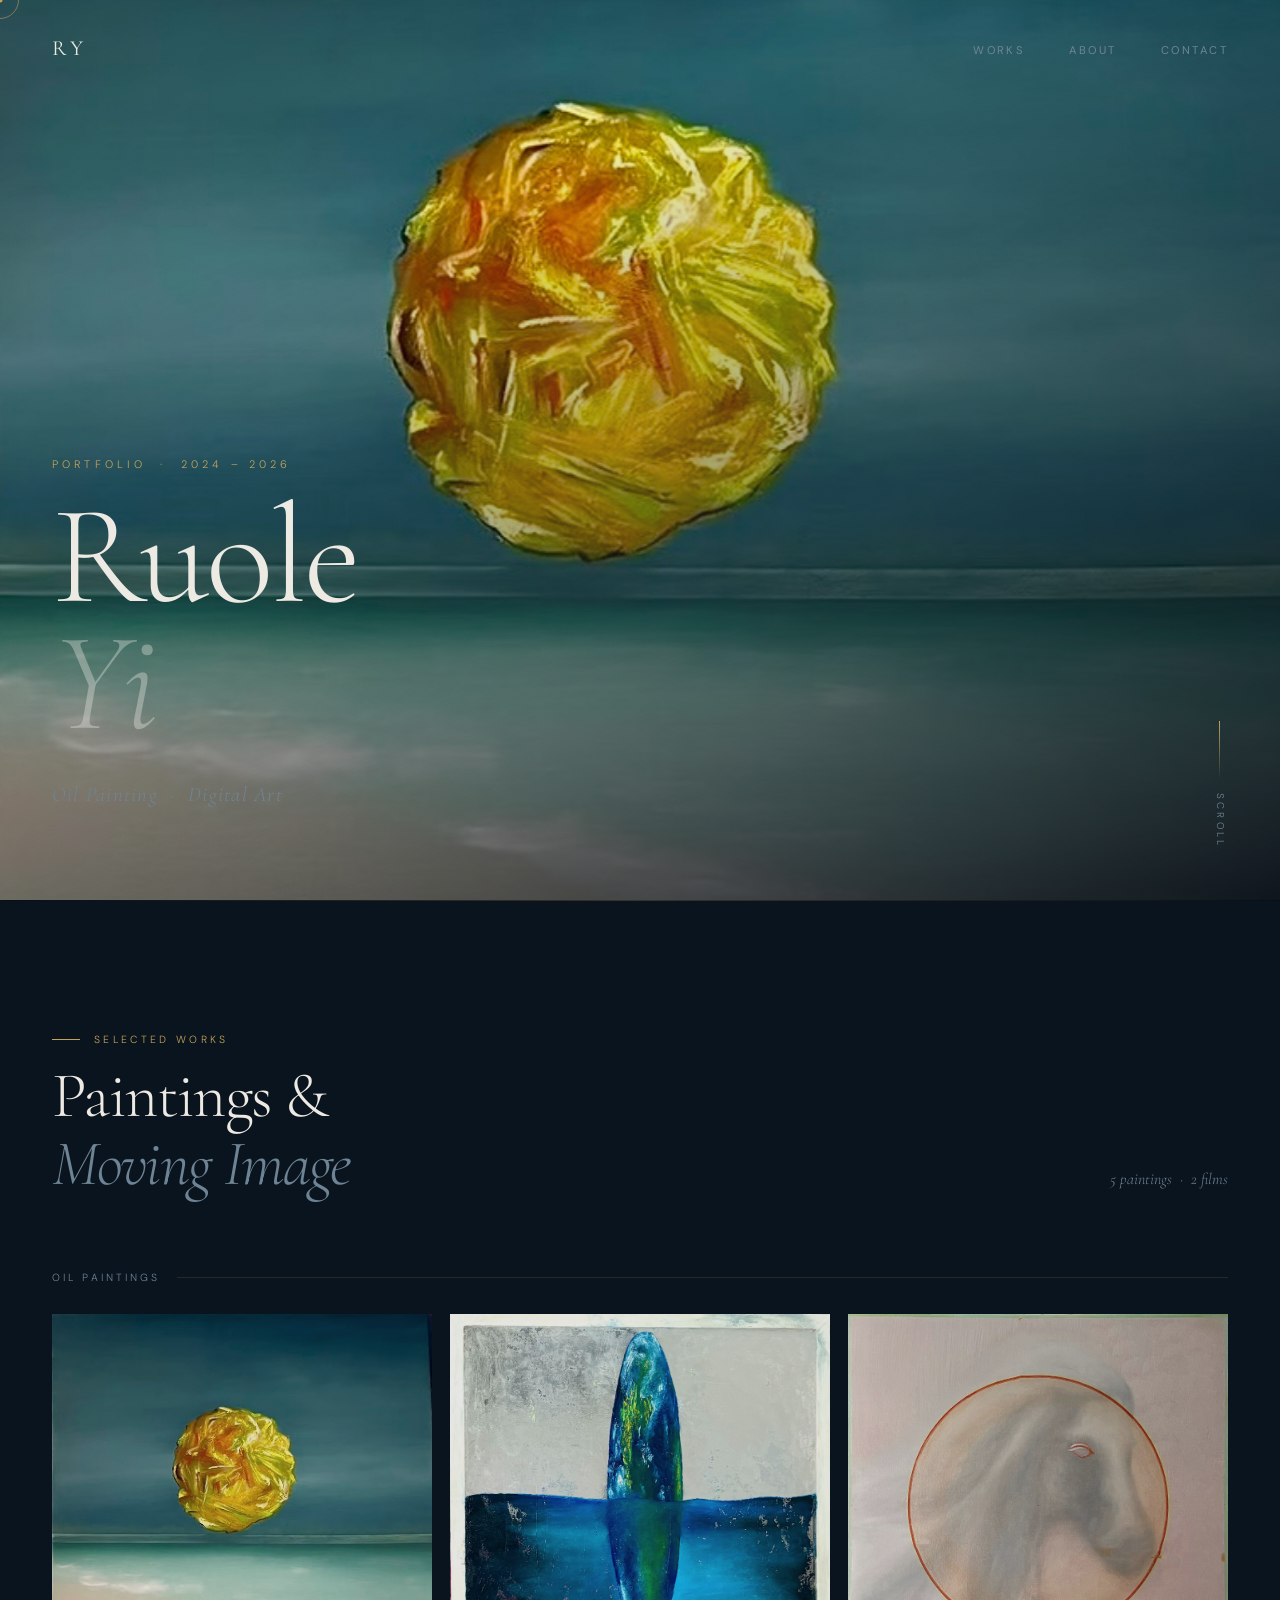
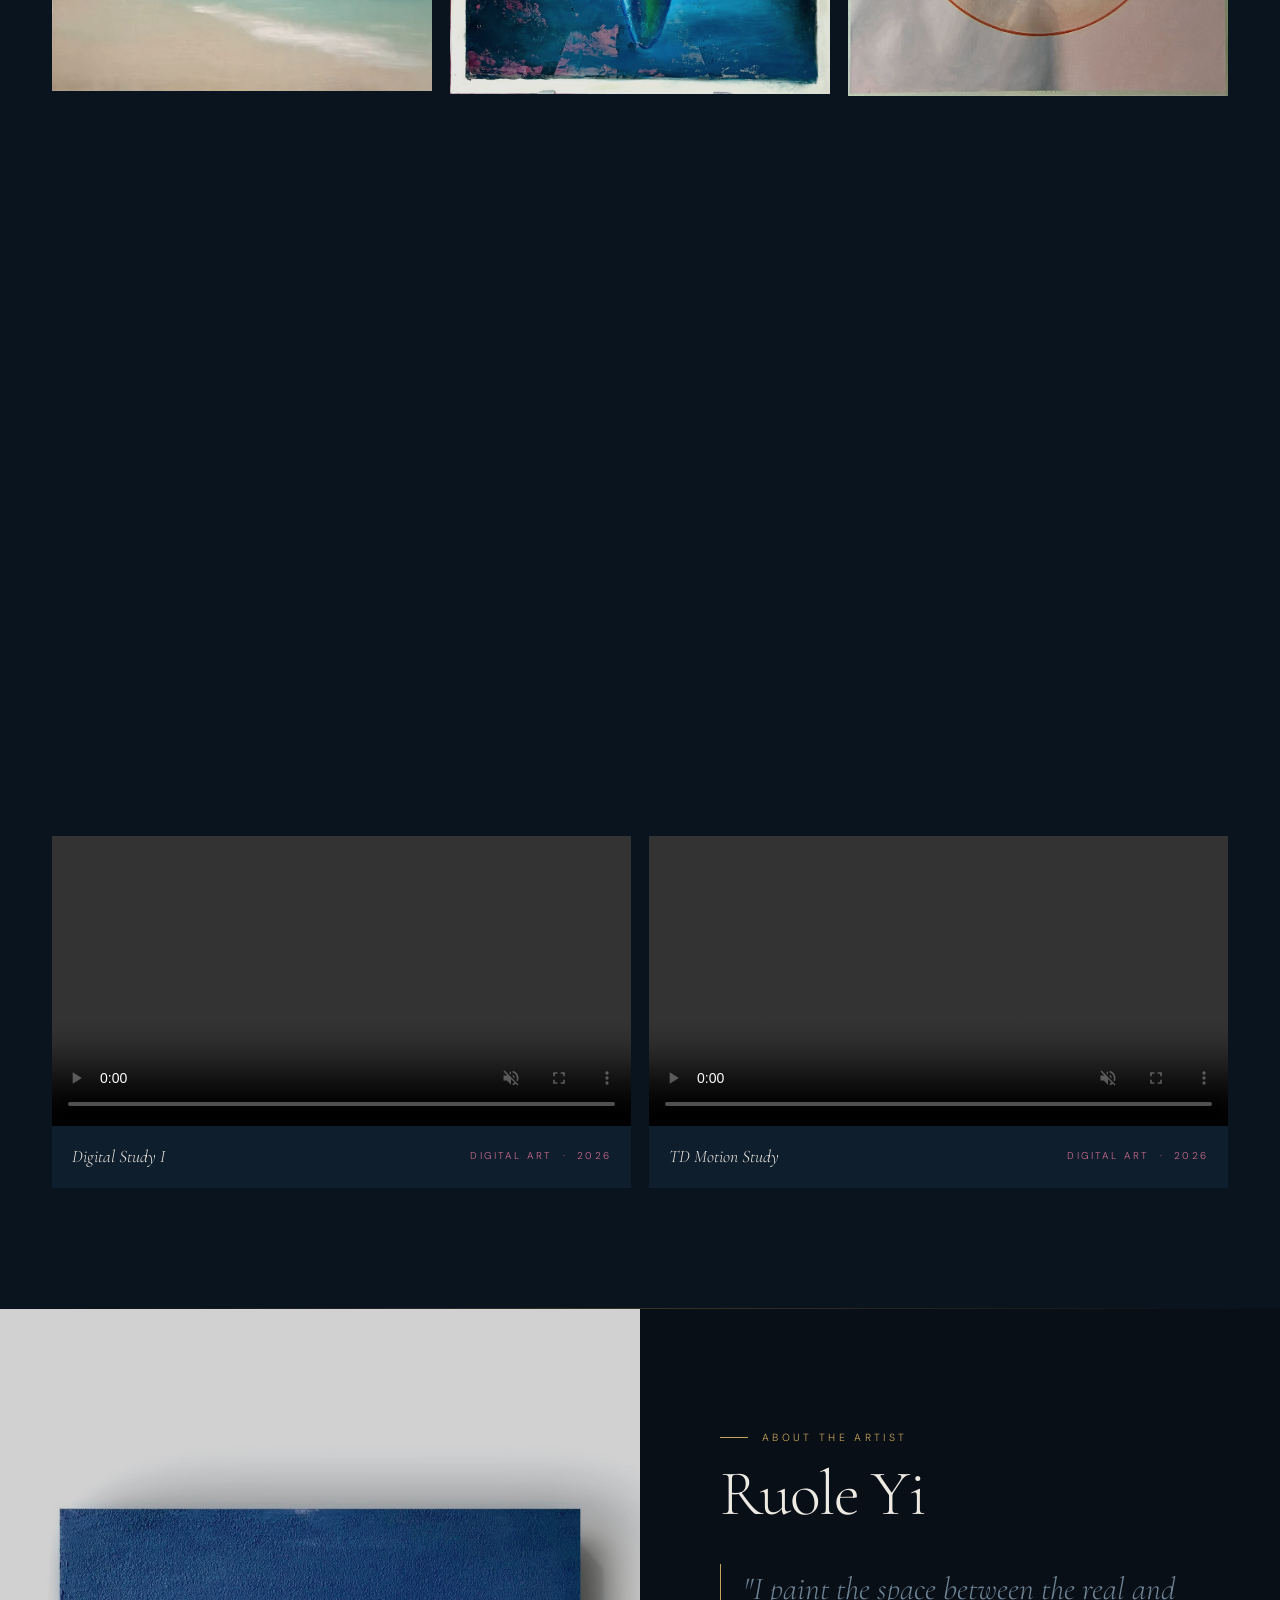
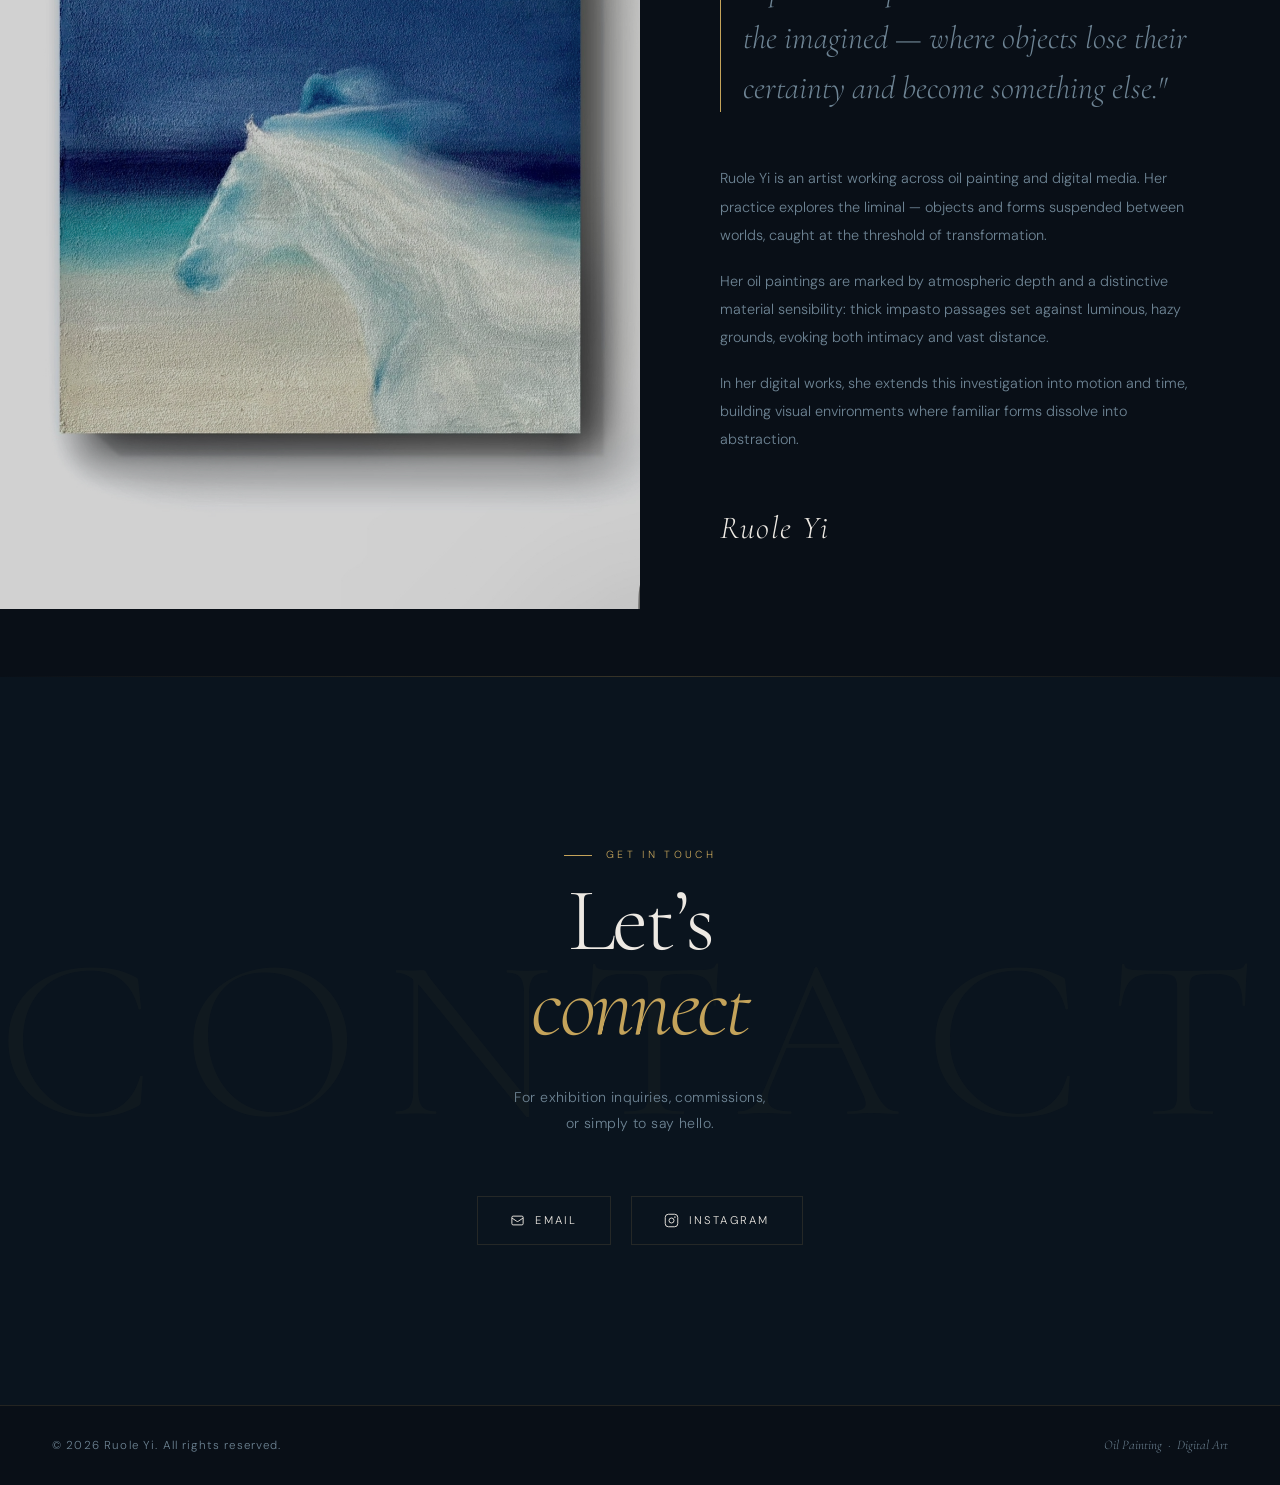
==== index.html @ ef59edc9 "Launch Ruole Yi portfolio website Single-page art portfolio with Hero, Gallery, About, and Contact s" ====
<!DOCTYPE html>
<html lang="en">
<head>
  <meta charset="UTF-8">
  <meta name="viewport" content="width=device-width, initial-scale=1.0">
  <title>Ruole Yi — Artist</title>
  <meta name="description" content="Ruole Yi — Oil Painting & Digital Art. A portfolio of works exploring the liminal space between the real and the imagined.">

  <link rel="preconnect" href="https://fonts.googleapis.com">
  <link rel="preconnect" href="https://fonts.gstatic.com" crossorigin>
  <link href="https://fonts.googleapis.com/css2?family=Cormorant+Garamond:ital,wght@0,300;0,400;0,500;1,300;1,400;1,500&family=Cormorant:ital,wght@0,300;1,300&family=DM+Sans:opsz,wght@9..40,200;9..40,300;9..40,400&display=swap" rel="stylesheet">

  <style>
    /* ─── Variables ─────────────────────────────────────────────── */
    :root {
      --bg:        #090f17;
      --bg-2:      #0a141e;
      --bg-3:      #0f1e2c;
      --gold:      #c4a35a;
      --gold-lt:   #dfc07a;
      --pink:      #c96a8f;
      --pink-lt:   #de8fad;
      --text:      #ede9e3;
      --muted:     #6e8494;
      --border:    rgba(196,163,90,.14);
      --ease-out:  cubic-bezier(.22,.61,.36,1);
      --ease-expo: cubic-bezier(.16,1,.3,1);
      --font-d:    'Cormorant Garamond', serif;
      --font-b:    'DM Sans', sans-serif;
    }

    /* ─── Reset ─────────────────────────────────────────────────── */
    *, *::before, *::after { margin:0; padding:0; box-sizing:border-box; }
    html { scroll-behavior:smooth; overflow-x:hidden; }
    body {
      background:var(--bg);
      color:var(--text);
      font-family:var(--font-b);
      font-weight:300;
      line-height:1.7;
      overflow-x:hidden;
      cursor:none;
    }
    img { display:block; width:100%; }
    a { color:inherit; }

    /* ─── Noise grain overlay ────────────────────────────────────── */
    body::after {
      content:'';
      position:fixed;
      inset:0;
      pointer-events:none;
      z-index:9990;
      opacity:.035;
      background-image:url("data:image/svg+xml,%3Csvg xmlns='http://www.w3.org/2000/svg' width='300' height='300'%3E%3Cfilter id='n'%3E%3CfeTurbulence type='fractalNoise' baseFrequency='.75' numOctaves='4' stitchTiles='stitch'/%3E%3C/filter%3E%3Crect width='300' height='300' filter='url(%23n)' opacity='1'/%3E%3C/svg%3E");
      background-size:200px 200px;
      mix-blend-mode:overlay;
    }

    /* ─── Custom cursor ──────────────────────────────────────────── */
    .c-dot {
      position:fixed; top:0; left:0; width:5px; height:5px;
      background:var(--gold); border-radius:50%;
      transform:translate(-50%,-50%);
      pointer-events:none; z-index:10000;
      transition:opacity .15s;
    }
    .c-ring {
      position:fixed; top:0; left:0; width:38px; height:38px;
      border:1px solid rgba(196,163,90,.55); border-radius:50%;
      transform:translate(-50%,-50%);
      pointer-events:none; z-index:9999;
      transition:width .4s var(--ease-expo), height .4s var(--ease-expo),
                 border-color .3s, opacity .25s;
    }
    .c-ring.big { width:76px; height:76px; border-color:rgba(201,106,143,.6); }

    /* ─── Navigation ─────────────────────────────────────────────── */
    nav {
      position:fixed; top:0; left:0; right:0; z-index:1000;
      padding:30px 52px;
      display:flex; align-items:center; justify-content:space-between;
      transition:padding .35s var(--ease-out), background .45s, backdrop-filter .45s;
    }
    nav.stuck {
      padding:18px 52px;
      background:rgba(9,15,23,.82);
      backdrop-filter:blur(22px);
      -webkit-backdrop-filter:blur(22px);
      border-bottom:1px solid var(--border);
    }
    .nav-logo {
      font-family:var(--font-d);
      font-size:1.35rem; font-weight:400; letter-spacing:.2em;
      text-decoration:none; position:relative; color:var(--text);
    }
    .nav-logo::after {
      content:''; position:absolute; bottom:-3px; left:0;
      width:0; height:1px; background:var(--gold);
      transition:width .35s var(--ease-out);
    }
    .nav-logo:hover::after { width:100%; }

    .nav-links { display:flex; gap:44px; list-style:none; }
    .nav-links a {
      font-size:.7rem; font-weight:400; letter-spacing:.22em;
      text-transform:uppercase; color:var(--muted); text-decoration:none;
      position:relative; transition:color .3s;
    }
    .nav-links a::after {
      content:''; position:absolute; bottom:-3px; left:0;
      width:0; height:1px; background:var(--gold);
      transition:width .3s var(--ease-out);
    }
    .nav-links a:hover { color:var(--text); }
    .nav-links a:hover::after { width:100%; }

    /* hamburger */
    .burger {
      display:none; flex-direction:column; gap:5px;
      background:none; border:none; cursor:none; padding:4px;
    }
    .burger span {
      display:block; width:22px; height:1px;
      background:var(--text); transform-origin:center;
      transition:transform .35s var(--ease-out), opacity .25s;
    }
    .burger.open span:nth-child(1) { transform:translateY(6px) rotate(45deg); }
    .burger.open span:nth-child(2) { opacity:0; transform:scaleX(0); }
    .burger.open span:nth-child(3) { transform:translateY(-6px) rotate(-45deg); }

    /* mobile drawer */
    .m-nav {
      position:fixed; inset:0; background:var(--bg); z-index:998;
      display:flex; flex-direction:column;
      align-items:center; justify-content:center; gap:40px;
      transform:translateX(100%);
      transition:transform .55s var(--ease-expo);
    }
    .m-nav.open { transform:translateX(0); }
    .m-nav a {
      font-family:var(--font-d);
      font-size:clamp(2.2rem,8vw,4rem);
      font-weight:300; text-decoration:none; color:var(--text);
      letter-spacing:.04em; transition:color .3s;
    }
    .m-nav a:hover { color:var(--gold); }

    /* ─── Hero ───────────────────────────────────────────────────── */
    .hero {
      position:relative; height:100vh; min-height:580px;
      display:flex; align-items:flex-end;
      overflow:hidden;
    }
    .hero-bg {
      position:absolute; inset:0;
      background:url('IMG_0362.jpg') center/cover no-repeat;
      transform:scale(1.08);
      will-change:transform;
    }
    .hero-veil {
      position:absolute; inset:0;
      background:linear-gradient(
        160deg,
        rgba(9,15,23,.18) 0%,
        rgba(9,15,23,.05) 25%,
        rgba(9,15,23,.55) 70%,
        rgba(9,15,23,.97) 100%
      );
    }
    .hero-body {
      position:relative; z-index:2;
      padding:0 52px 88px;
      max-width:1000px;
    }
    .hero-eyebrow {
      font-size:.68rem; letter-spacing:.38em; text-transform:uppercase;
      color:var(--gold); margin-bottom:20px;
      opacity:0; transform:translateY(8px);
      animation:fadeup .9s var(--ease-out) .15s forwards;
    }
    .hero-h1 {
      font-family:var(--font-d);
      font-size:clamp(4.5rem,11vw,10.5rem);
      font-weight:300; line-height:.9;
      letter-spacing:-.02em;
    }
    .hero-h1 .ln { display:block; overflow:hidden; }
    .hero-h1 .wrd {
      display:inline-block;
      opacity:0; transform:translateY(105%);
    }
    .hero-h1 .wrd.go {
      animation:slideup 1.05s var(--ease-expo) forwards;
    }
    .hero-h1 .dim { color:rgba(240,237,232,.35); font-style:italic; }
    .hero-sub {
      font-family:var(--font-d);
      font-size:clamp(1rem,2vw,1.3rem);
      font-style:italic; font-weight:300;
      color:var(--muted); margin-top:30px; letter-spacing:.06em;
      opacity:0;
      animation:fadeup .9s var(--ease-out) 1.3s forwards;
    }
    .hero-scroll {
      position:absolute; right:52px; bottom:52px; z-index:2;
      display:flex; flex-direction:column; align-items:center; gap:14px;
      opacity:0;
      animation:fadeup .9s var(--ease-out) 2s forwards;
    }
    .hero-scroll span {
      font-size:.62rem; letter-spacing:.32em; text-transform:uppercase;
      color:var(--muted); writing-mode:vertical-rl;
    }
    .scroll-bar {
      width:1px; height:58px;
      background:linear-gradient(to bottom, var(--gold), transparent);
      animation:pulse 2.2s ease-in-out infinite;
    }

    @keyframes fadeup  { to { opacity:1; transform:translateY(0); } }
    @keyframes slideup { to { opacity:1; transform:translateY(0); } }
    @keyframes pulse   { 0%,100%{opacity:1} 50%{opacity:.3} }

    /* ─── Divider ────────────────────────────────────────────────── */
    .div-gold {
      height:1px;
      background:linear-gradient(90deg, transparent, var(--gold), transparent);
      opacity:.25;
    }

    /* ─── Shared section atoms ───────────────────────────────────── */
    .s-label {
      display:inline-flex; align-items:center; gap:14px;
      font-size:.65rem; letter-spacing:.32em; text-transform:uppercase;
      color:var(--gold); margin-bottom:14px;
    }
    .s-label::before {
      content:''; display:block; width:28px; height:1px; background:var(--gold);
    }
    .s-title {
      font-family:var(--font-d);
      font-size:clamp(2.4rem,5vw,4.8rem);
      font-weight:300; line-height:1.05; letter-spacing:-.025em;
    }

    /* reveal */
    .rv {
      opacity:0; transform:translateY(36px);
      transition:opacity .95s var(--ease-expo), transform .95s var(--ease-expo);
    }
    .rv.on { opacity:1; transform:translateY(0); }
    .rv.d1 { transition-delay:.08s; }
    .rv.d2 { transition-delay:.16s; }
    .rv.d3 { transition-delay:.24s; }
    .rv.d4 { transition-delay:.32s; }
    .rv.d5 { transition-delay:.40s; }

    /* ─── Gallery ────────────────────────────────────────────────── */
    #gallery {
      padding:120px 52px;
      background:var(--bg-2);
    }
    .gal-header {
      display:flex; align-items:flex-end;
      justify-content:space-between; flex-wrap:wrap;
      gap:20px; margin-bottom:72px;
    }
    .gal-count {
      font-family:var(--font-d);
      font-size:1rem; font-style:italic; color:var(--muted);
      align-self:flex-end; padding-bottom:4px;
    }
    .gal-cat {
      display:flex; align-items:center; gap:16px;
      font-size:.65rem; letter-spacing:.3em; text-transform:uppercase;
      color:var(--muted); margin:60px 0 28px;
    }
    .gal-cat::after {
      content:''; flex:1; height:1px; background:var(--border);
    }

    /* masonry */
    .gal-grid {
      columns:3; column-gap:18px;
    }
    .gal-item {
      break-inside:avoid; margin-bottom:18px;
      position:relative; overflow:hidden;
      cursor:none;
    }
    .gal-item img {
      transition:transform .8s var(--ease-expo), filter .5s;
      filter:brightness(.9) saturate(.85);
    }
    .gal-item:hover img {
      transform:scale(1.05);
      filter:brightness(1.02) saturate(1);
    }
    .gal-over {
      position:absolute; inset:0;
      background:linear-gradient(to top, rgba(9,15,23,.88) 0%, transparent 55%);
      opacity:0; transition:opacity .5s;
      display:flex; flex-direction:column;
      justify-content:flex-end; padding:22px 24px;
    }
    .gal-item:hover .gal-over { opacity:1; }
    .gal-otitle {
      font-family:var(--font-d);
      font-size:1.35rem; font-weight:300; font-style:italic;
      color:var(--text);
      transform:translateY(10px);
      transition:transform .45s var(--ease-expo);
    }
    .gal-item:hover .gal-otitle { transform:translateY(0); }
    .gal-ometa {
      font-size:.65rem; letter-spacing:.2em; text-transform:uppercase;
      color:var(--gold); margin-top:5px;
      transform:translateY(8px); opacity:0;
      transition:transform .45s var(--ease-expo) .05s, opacity .4s .05s;
    }
    .gal-item:hover .gal-ometa { transform:translateY(0); opacity:1; }

    /* video */
    .vid-grid {
      display:grid; grid-template-columns:1fr 1fr; gap:18px;
    }
    .vid-item {
      background:var(--bg-3); overflow:hidden; cursor:none;
    }
    .vid-item video {
      width:100%; max-height:500px;
      object-fit:cover; display:block;
    }
    .vid-foot {
      padding:16px 20px;
      display:flex; align-items:center; justify-content:space-between;
    }
    .vid-title {
      font-family:var(--font-d);
      font-size:1.1rem; font-style:italic; font-weight:300;
    }
    .vid-tag {
      font-size:.62rem; letter-spacing:.22em;
      text-transform:uppercase; color:var(--pink);
    }

    /* ─── About ──────────────────────────────────────────────────── */
    #about {
      display:grid; grid-template-columns:1fr 1fr;
      min-height:85vh;
    }
    .ab-img {
      position:sticky; top:0; height:100vh; overflow:hidden;
    }
    .ab-img img {
      width:100%; height:100%; object-fit:cover;
      filter:brightness(.82) saturate(.78);
      transition:filter .5s;
    }
    .ab-img:hover img { filter:brightness(.95) saturate(1); }
    .ab-txt {
      padding:120px 72px 120px 80px;
      background:var(--bg);
      display:flex; flex-direction:column; justify-content:center;
    }
    .ab-quote {
      font-family:var(--font-d);
      font-size:clamp(1.35rem,2.5vw,2rem);
      font-weight:300; font-style:italic;
      line-height:1.55; color:var(--muted);
      margin:36px 0;
      padding-left:22px;
      border-left:1px solid var(--gold);
    }
    .ab-body {
      font-size:.9rem; color:var(--muted);
      line-height:1.95; margin-top:16px;
    }
    .ab-body p + p { margin-top:18px; }
    .ab-sig {
      font-family:var(--font-d);
      font-size:2rem; font-style:italic; font-weight:300;
      margin-top:48px; letter-spacing:.05em;
    }

    /* ─── Contact ────────────────────────────────────────────────── */
    #contact {
      padding:160px 52px;
      background:var(--bg-2);
      text-align:center;
      position:relative; overflow:hidden;
    }
    #contact::before {
      content:'CONTACT';
      position:absolute; top:50%; left:50%;
      transform:translate(-50%,-50%);
      font-family:var(--font-d);
      font-size:clamp(7rem,18vw,18rem);
      font-weight:300; letter-spacing:.12em;
      color:rgba(196,163,90,.035);
      white-space:nowrap; user-select:none; pointer-events:none;
    }
    .ct-inner { position:relative; z-index:1; max-width:540px; margin:0 auto; }
    .ct-title {
      font-family:var(--font-d);
      font-size:clamp(3rem,7vw,6rem);
      font-weight:300; line-height:.95;
      letter-spacing:-.03em; margin-bottom:36px;
    }
    .ct-title em { font-style:italic; color:var(--gold); }
    .ct-sub {
      font-size:.88rem; color:var(--muted); line-height:1.85;
      letter-spacing:.03em; margin-bottom:60px;
    }
    .ct-links {
      display:flex; align-items:center;
      justify-content:center; gap:20px; flex-wrap:wrap;
    }
    .ct-btn {
      display:inline-flex; align-items:center; gap:10px;
      padding:14px 32px;
      border:1px solid var(--border); color:var(--text);
      text-decoration:none;
      font-size:.7rem; letter-spacing:.2em; text-transform:uppercase;
      position:relative; overflow:hidden;
      transition:color .4s, border-color .4s;
    }
    .ct-btn::before {
      content:''; position:absolute; inset:0;
      background:var(--gold);
      transform:translateX(-102%);
      transition:transform .45s var(--ease-expo);
      z-index:0;
    }
    .ct-btn:hover { color:var(--bg); border-color:var(--gold); }
    .ct-btn:hover::before { transform:translateX(0); }
    .ct-btn span, .ct-btn svg { position:relative; z-index:1; }
    .ct-btn svg { width:15px; height:15px; flex-shrink:0; }

    /* ─── Footer ─────────────────────────────────────────────────── */
    footer {
      padding:28px 52px;
      border-top:1px solid var(--border);
      background:var(--bg);
      display:flex; align-items:center;
      justify-content:space-between; flex-wrap:wrap; gap:12px;
    }
    .ft-copy { font-size:.72rem; color:var(--muted); letter-spacing:.1em; }
    .ft-tag {
      font-family:var(--font-d);
      font-size:.82rem; font-style:italic; color:var(--muted);
    }

    /* ─── Lightbox ───────────────────────────────────────────────── */
    .lb {
      position:fixed; inset:0;
      background:rgba(9,15,23,.96);
      z-index:10001; display:flex;
      align-items:center; justify-content:center;
      padding:52px;
      opacity:0; pointer-events:none;
      transition:opacity .4s var(--ease-out);
    }
    .lb.on { opacity:1; pointer-events:all; }
    .lb-img {
      max-width:100%; max-height:100%;
      object-fit:contain;
      transform:scale(.94);
      transition:transform .5s var(--ease-expo);
    }
    .lb.on .lb-img { transform:scale(1); }
    .lb-close {
      position:absolute; top:28px; right:48px;
      background:none; border:none; cursor:none;
      color:var(--text); font-size:.68rem;
      letter-spacing:.2em; text-transform:uppercase;
      display:flex; align-items:center; gap:10px;
      transition:color .3s;
    }
    .lb-close:hover { color:var(--gold); }
    .lb-close svg { width:18px; height:18px; }
    .lb-caption {
      position:absolute; bottom:28px; left:48px;
      font-family:var(--font-d);
      font-size:1.1rem; font-style:italic;
      color:var(--muted);
    }

    /* ─── Responsive ─────────────────────────────────────────────── */
    @media (max-width:1100px) {
      .gal-grid { columns:2; }
      .vid-grid  { grid-template-columns:1fr; }
      #about { grid-template-columns:1fr; }
      .ab-img { position:relative; height:60vw; }
      .ab-txt { padding:80px 52px; }
    }
    @media (max-width:768px) {
      nav { padding:20px 24px; }
      nav.stuck { padding:14px 24px; }
      .nav-links { display:none; }
      .burger { display:flex; }

      .hero-body { padding:0 24px 60px; }
      .hero-scroll { display:none; }

      #gallery { padding:80px 24px; }
      .gal-grid { columns:1; }
      .gal-header { flex-direction:column; align-items:flex-start; }

      .ab-img { height:75vw; }
      .ab-txt { padding:60px 24px; }

      #contact { padding:100px 24px; }
      .ct-links { flex-direction:column; align-items:stretch; }
      .ct-btn { justify-content:center; }

      footer { padding:24px; flex-direction:column; text-align:center; }

      body { cursor:auto; }
      .c-dot, .c-ring { display:none; }
    }
  </style>
</head>
<body>

<!-- Custom cursor -->
<div class="c-dot" id="cdot"></div>
<div class="c-ring" id="cring"></div>

<!-- Lightbox -->
<div class="lb" id="lb">
  <button class="lb-close" id="lbClose">
    <svg viewBox="0 0 20 20" fill="none" stroke="currentColor" stroke-width="1.5">
      <line x1="2" y1="2" x2="18" y2="18"/><line x1="18" y1="2" x2="2" y2="18"/>
    </svg>
    Close
  </button>
  <img class="lb-img" id="lbImg" src="" alt="">
  <div class="lb-caption" id="lbCap"></div>
</div>

<!-- Navigation -->
<nav id="nav">
  <a href="#" class="nav-logo">RY</a>
  <ul class="nav-links">
    <li><a href="#gallery">Works</a></li>
    <li><a href="#about">About</a></li>
    <li><a href="#contact">Contact</a></li>
  </ul>
  <button class="burger" id="burger" aria-label="Menu">
    <span></span><span></span><span></span>
  </button>
</nav>

<!-- Mobile navigation -->
<div class="m-nav" id="mnav">
  <a href="#gallery" data-close>Works</a>
  <a href="#about"   data-close>About</a>
  <a href="#contact" data-close>Contact</a>
</div>

<!-- ─── Hero ─────────────────────────────────────────────────────── -->
<section class="hero" id="hero">
  <div class="hero-bg" id="heroBg"></div>
  <div class="hero-veil"></div>
  <div class="hero-body">
    <p class="hero-eyebrow">Portfolio &nbsp;·&nbsp; 2024 – 2026</p>
    <h1 class="hero-h1">
      <span class="ln"><span class="wrd" data-d="350">Ruole</span></span>
      <span class="ln"><span class="wrd dim" data-d="600">Yi</span></span>
    </h1>
    <p class="hero-sub">Oil Painting &nbsp;&middot;&nbsp; Digital Art</p>
  </div>
  <div class="hero-scroll">
    <div class="scroll-bar"></div>
    <span>Scroll</span>
  </div>
</section>

<div class="div-gold"></div>

<!-- ─── Gallery ───────────────────────────────────────────────────── -->
<section id="gallery">

  <div class="gal-header">
    <div>
      <div class="s-label rv">Selected Works</div>
      <h2 class="s-title rv d1">Paintings &amp;<br><em style="font-style:italic;color:var(--muted)">Moving Image</em></h2>
    </div>
    <div class="gal-count rv d2">5 paintings &nbsp;·&nbsp; 2 films</div>
  </div>

  <div class="gal-cat rv">Oil Paintings</div>

  <div class="gal-grid">

    <div class="gal-item rv"
         data-img="IMG_0362.jpg"
         data-title="Golden Sphere"
         data-year="Oil on Canvas · 2024">
      <img src="IMG_0362.jpg" alt="Golden Sphere" loading="lazy">
      <div class="gal-over">
        <div class="gal-otitle">Golden Sphere</div>
        <div class="gal-ometa">Oil on Canvas &nbsp;·&nbsp; 2024</div>
      </div>
    </div>

    <div class="gal-item rv d1"
         data-img="IMG_0364.jpg"
         data-title="Pink Current"
         data-year="Oil on Canvas · 2025">
      <img src="IMG_0364.jpg" alt="Pink Current" loading="lazy">
      <div class="gal-over">
        <div class="gal-otitle">Pink Current</div>
        <div class="gal-ometa">Oil on Canvas &nbsp;·&nbsp; 2025</div>
      </div>
    </div>

    <div class="gal-item rv d2"
         data-img="IMG_9837.jpg"
         data-title="Teal Form"
         data-year="Oil on Canvas · 2025">
      <img src="IMG_9837.jpg" alt="Teal Form" loading="lazy">
      <div class="gal-over">
        <div class="gal-otitle">Teal Form</div>
        <div class="gal-ometa">Oil on Canvas &nbsp;·&nbsp; 2025</div>
      </div>
    </div>

    <div class="gal-item rv d1"
         data-img="IMG_0366.jpg"
         data-title="White Horse"
         data-year="Oil on Canvas · 2025">
      <img src="IMG_0366.jpg" alt="White Horse" loading="lazy">
      <div class="gal-over">
        <div class="gal-otitle">White Horse</div>
        <div class="gal-ometa">Oil on Canvas &nbsp;·&nbsp; 2025</div>
      </div>
    </div>

    <div class="gal-item rv d2"
         data-img="IMG_7883.jpg"
         data-title="The Witness"
         data-year="Oil on Canvas · 2024">
      <img src="IMG_7883.jpg" alt="The Witness" loading="lazy">
      <div class="gal-over">
        <div class="gal-otitle">The Witness</div>
        <div class="gal-ometa">Oil on Canvas &nbsp;·&nbsp; 2024</div>
      </div>
    </div>

  </div><!-- /gal-grid -->

  <div class="gal-cat rv" style="margin-top:72px;">Moving Image</div>

  <div class="vid-grid">
    <div class="vid-item rv">
      <video src="Screen Recording 2026-05-16 at 00.40.21.mov"
             muted autoplay loop playsinline controls preload="metadata"></video>
      <div class="vid-foot">
        <div class="vid-title">Digital Study I</div>
        <div class="vid-tag">Digital Art &nbsp;·&nbsp; 2026</div>
      </div>
    </div>
    <div class="vid-item rv d1">
      <video src="TDMovieOutyinpin.8.mov"
             muted loop playsinline controls preload="metadata"></video>
      <div class="vid-foot">
        <div class="vid-title">TD Motion Study</div>
        <div class="vid-tag">Digital Art &nbsp;·&nbsp; 2026</div>
      </div>
    </div>
  </div>

</section>

<div class="div-gold"></div>

<!-- ─── About ─────────────────────────────────────────────────────── -->
<section id="about">

  <div class="ab-img">
    <img src="IMG_0366.jpg" alt="White Horse — Ruole Yi">
  </div>

  <div class="ab-txt">
    <div class="s-label rv">About the Artist</div>
    <h2 class="s-title rv d1">Ruole Yi</h2>

    <blockquote class="ab-quote rv d2">
      "I paint the space between the real and the imagined — where objects lose their certainty and become something else."
    </blockquote>

    <div class="ab-body rv d3">
      <p>Ruole Yi is an artist working across oil painting and digital media. Her practice explores the liminal — objects and forms suspended between worlds, caught at the threshold of transformation.</p>
      <p>Her oil paintings are marked by atmospheric depth and a distinctive material sensibility: thick impasto passages set against luminous, hazy grounds, evoking both intimacy and vast distance.</p>
      <p>In her digital works, she extends this investigation into motion and time, building visual environments where familiar forms dissolve into abstraction.</p>
    </div>

    <div class="ab-sig rv d4">Ruole Yi</div>
  </div>

</section>

<div class="div-gold"></div>

<!-- ─── Contact ───────────────────────────────────────────────────── -->
<section id="contact">
  <div class="ct-inner">
    <div class="s-label rv" style="justify-content:center;">Get in Touch</div>
    <h2 class="ct-title rv d1">Let&rsquo;s<br><em>connect</em></h2>
    <p class="ct-sub rv d2">
      For exhibition inquiries, commissions,<br>or simply to say hello.
    </p>
    <div class="ct-links rv d3">
      <a href="mailto:yiruole@outlook.com" class="ct-btn">
        <svg viewBox="0 0 24 24" fill="none" stroke="currentColor" stroke-width="1.5">
          <path d="M3 8l7.89 5.26a2 2 0 002.22 0L21 8M5 19h14a2 2 0 002-2V7a2 2 0 00-2-2H5a2 2 0 00-2 2v10a2 2 0 002 2z"/>
        </svg>
        <span>Email</span>
      </a>
      <a href="https://instagram.com/" target="_blank" rel="noopener" class="ct-btn">
        <svg viewBox="0 0 24 24" fill="none" stroke="currentColor" stroke-width="1.5">
          <rect x="2" y="2" width="20" height="20" rx="5"/>
          <circle cx="12" cy="12" r="4"/>
          <circle cx="17.5" cy="6.5" r=".5" fill="currentColor"/>
        </svg>
        <span>Instagram</span>
      </a>
    </div>
  </div>
</section>

<!-- ─── Footer ────────────────────────────────────────────────────── -->
<footer>
  <span class="ft-copy">&copy; 2026 Ruole Yi. All rights reserved.</span>
  <span class="ft-tag">Oil Painting &nbsp;&middot;&nbsp; Digital Art</span>
</footer>


<script>
/* ── Cursor ─────────────────────────────────────────────────────── */
const dot  = document.getElementById('cdot');
const ring = document.getElementById('cring');
let mx=0, my=0, rx=0, ry=0;

document.addEventListener('mousemove', e => {
  mx = e.clientX; my = e.clientY;
  dot.style.left = mx+'px'; dot.style.top = my+'px';
});

(function tick(){
  rx += (mx-rx)*.11;
  ry += (my-ry)*.11;
  ring.style.left = rx+'px';
  ring.style.top  = ry+'px';
  requestAnimationFrame(tick);
})();

document.querySelectorAll('a,button,.gal-item,.vid-item,.ct-btn').forEach(el=>{
  el.addEventListener('mouseenter',()=>ring.classList.add('big'));
  el.addEventListener('mouseleave',()=>ring.classList.remove('big'));
});

/* ── Navbar ─────────────────────────────────────────────────────── */
const nav = document.getElementById('nav');
window.addEventListener('scroll',()=>{
  nav.classList.toggle('stuck', window.scrollY > 55);
},{passive:true});

/* ── Hero parallax ──────────────────────────────────────────────── */
const bg = document.getElementById('heroBg');
window.addEventListener('scroll',()=>{
  if(window.scrollY < window.innerHeight)
    bg.style.transform = `scale(1.08) translateY(${window.scrollY*.22}px)`;
},{passive:true});

/* ── Hero title words ───────────────────────────────────────────── */
document.querySelectorAll('.hero-h1 .wrd').forEach(w=>{
  const d = parseInt(w.dataset.d)||0;
  setTimeout(()=>w.classList.add('go'), 320+d);
});

/* ── Scroll reveal ──────────────────────────────────────────────── */
const obs = new IntersectionObserver(entries=>{
  entries.forEach(e=>{ if(e.isIntersecting) e.target.classList.add('on'); });
},{threshold:.08, rootMargin:'0px 0px -48px 0px'});
document.querySelectorAll('.rv').forEach(el=>obs.observe(el));

/* ── Hamburger ──────────────────────────────────────────────────── */
const burger = document.getElementById('burger');
const mnav   = document.getElementById('mnav');

burger.addEventListener('click',()=>{
  const open = burger.classList.toggle('open');
  mnav.classList.toggle('open', open);
  document.body.style.overflow = open ? 'hidden' : '';
});
mnav.querySelectorAll('[data-close]').forEach(a=>{
  a.addEventListener('click',()=>{
    burger.classList.remove('open');
    mnav.classList.remove('open');
    document.body.style.overflow='';
  });
});

/* ── Lightbox ───────────────────────────────────────────────────── */
const lb      = document.getElementById('lb');
const lbImg   = document.getElementById('lbImg');
const lbCap   = document.getElementById('lbCap');
const lbClose = document.getElementById('lbClose');

document.querySelectorAll('.gal-item').forEach(item=>{
  item.addEventListener('click',()=>{
    lbImg.src = item.dataset.img;
    lbCap.textContent = `${item.dataset.title} — ${item.dataset.year}`;
    lb.classList.add('on');
    document.body.style.overflow='hidden';
  });
});

function closeLb(){
  lb.classList.remove('on');
  document.body.style.overflow='';
  setTimeout(()=>{ lbImg.src=''; },420);
}
lbClose.addEventListener('click', closeLb);
lb.addEventListener('click', e=>{ if(e.target===lb) closeLb(); });
document.addEventListener('keydown', e=>{ if(e.key==='Escape') closeLb(); });
</script>
</body>
</html>
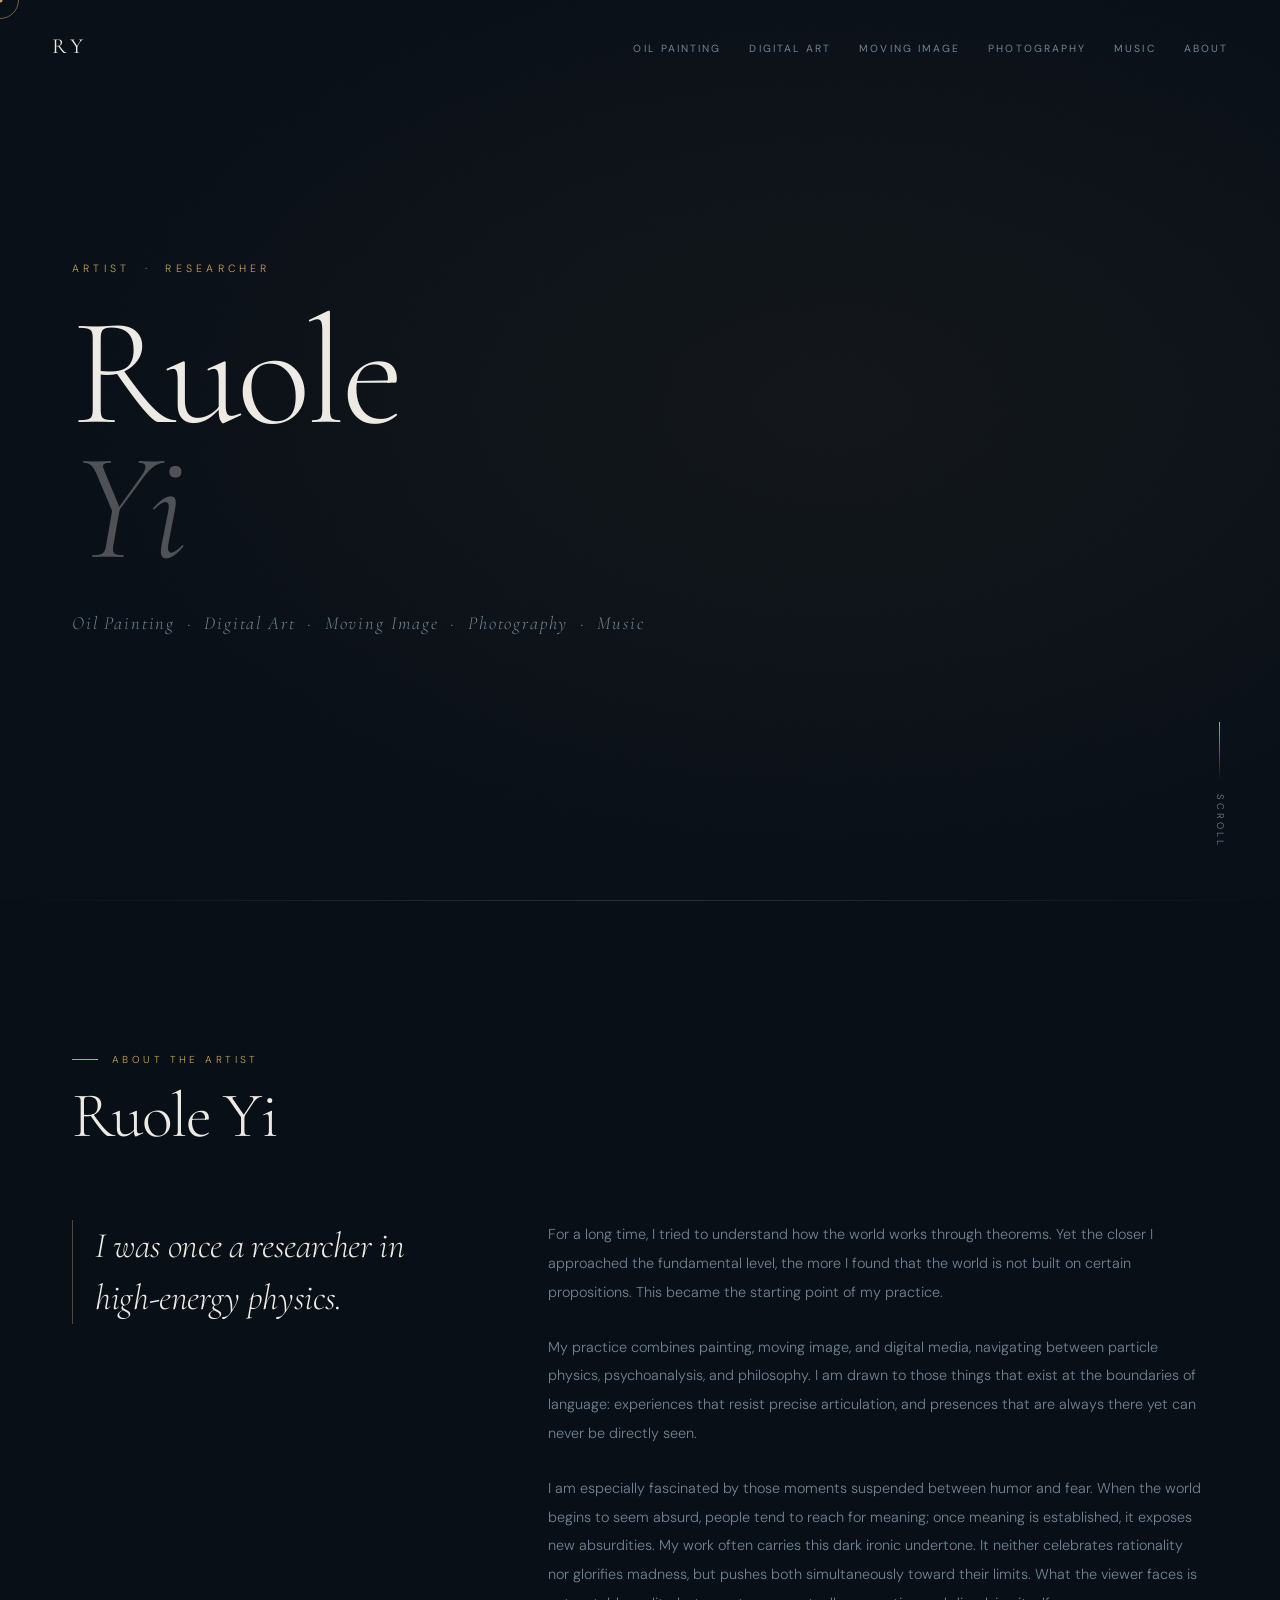
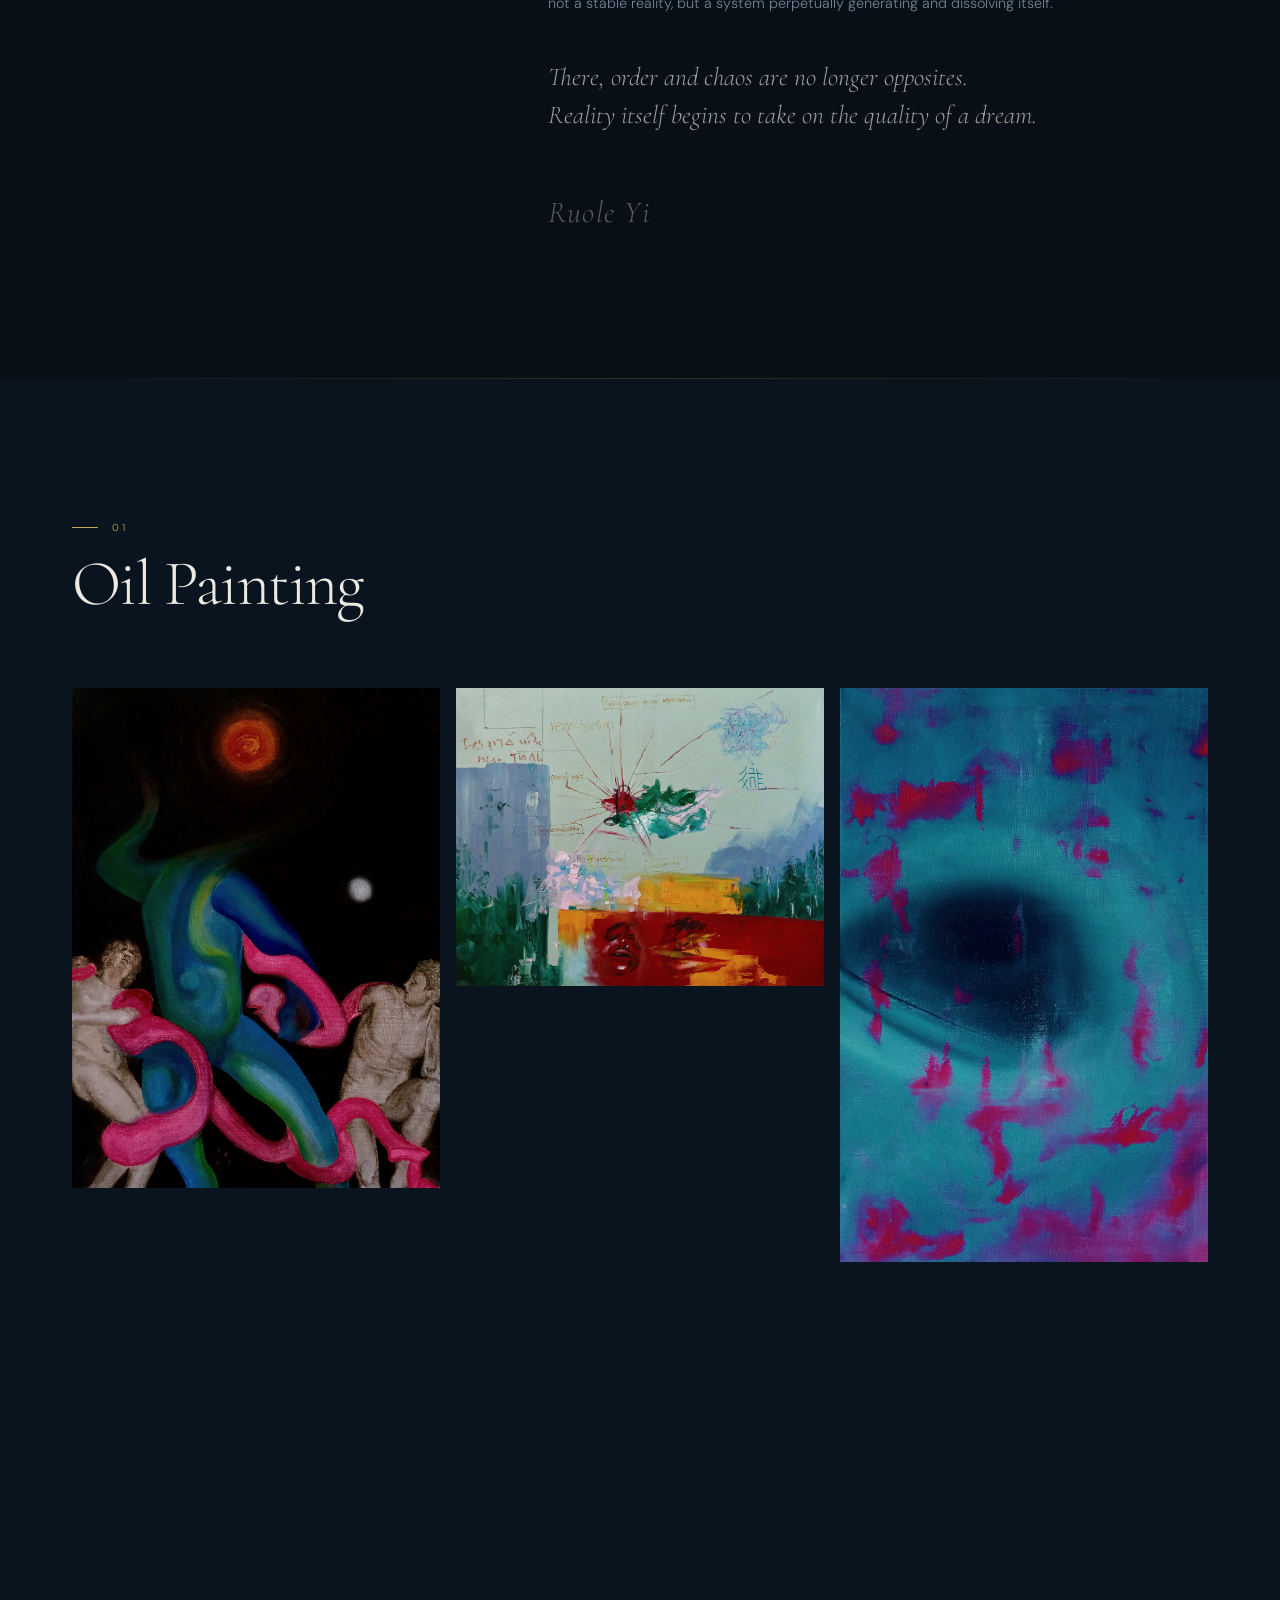
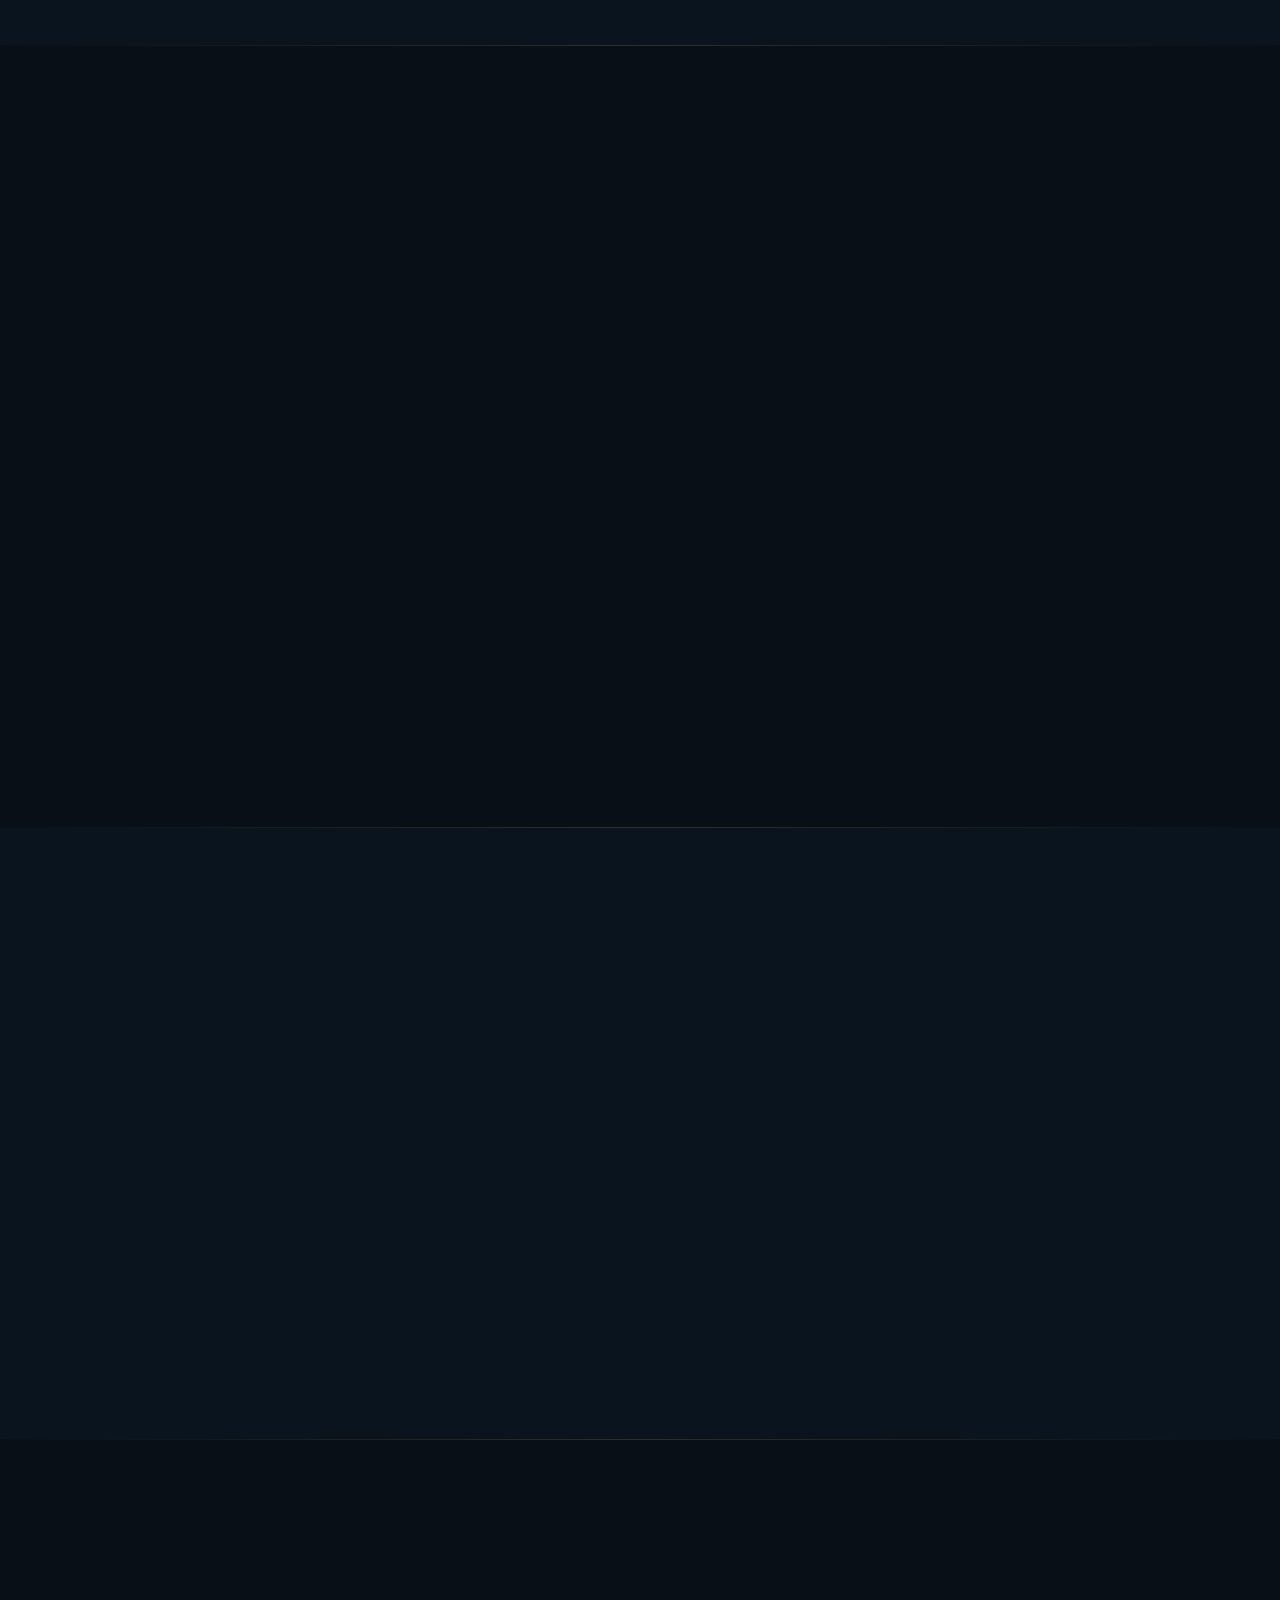
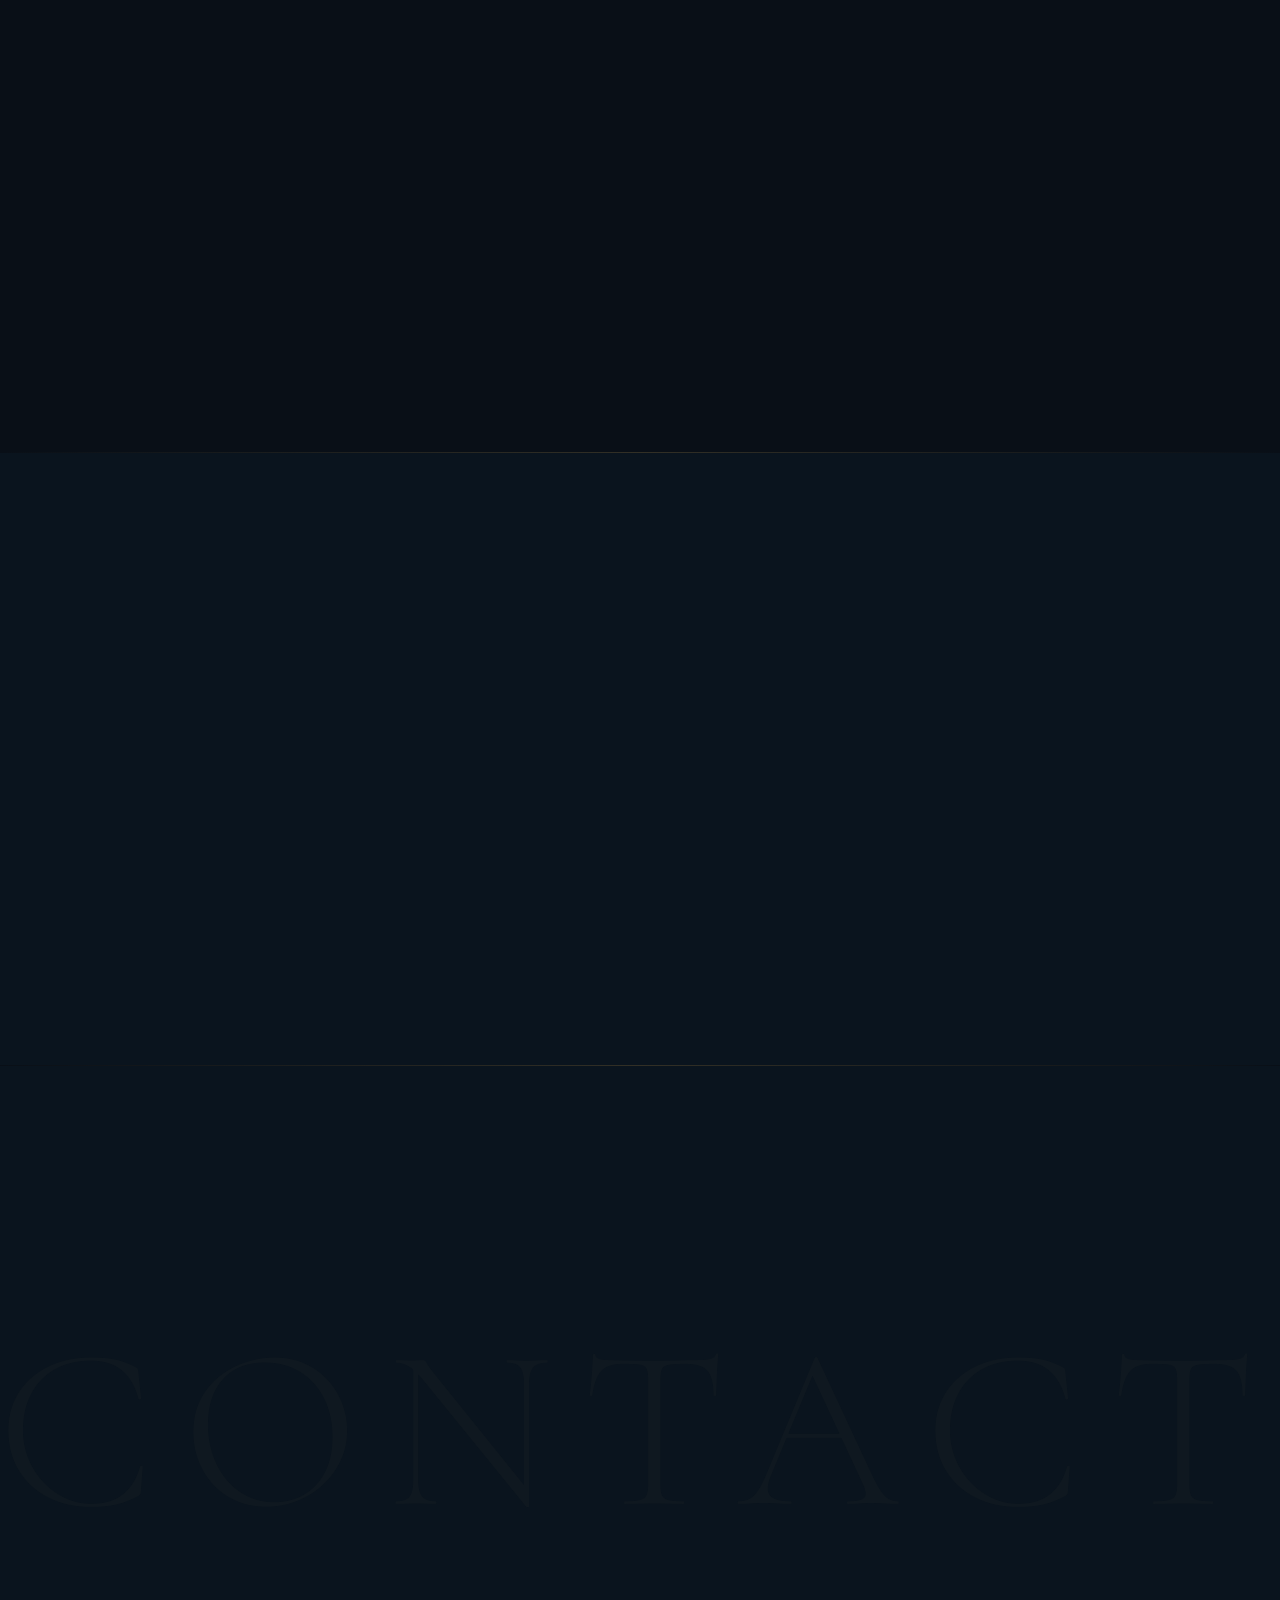
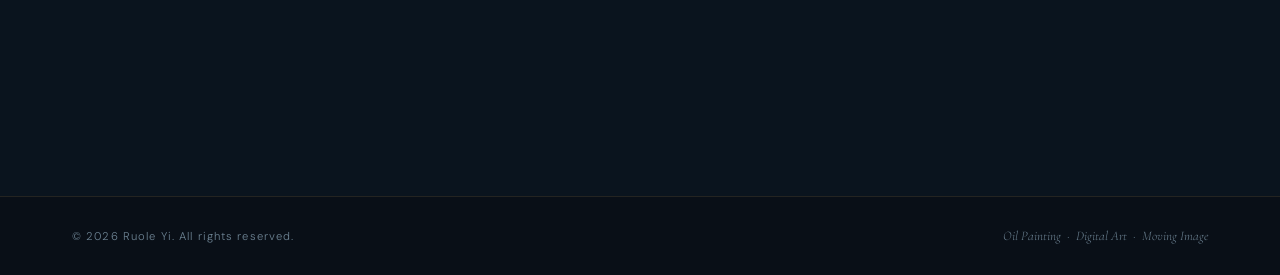
==== commit 8c1b48ce: "Restructure portfolio layout with 6 sections and full artist bio - Rewrote index.html: hero → about " ====
--- a/index.html
+++ b/index.html
@@ -4,7 +4,7 @@
   <meta charset="UTF-8">
   <meta name="viewport" content="width=device-width, initial-scale=1.0">
   <title>Ruole Yi — Artist</title>
-  <meta name="description" content="Ruole Yi — Oil Painting & Digital Art. A portfolio of works exploring the liminal space between the real and the imagined.">
+  <meta name="description" content="Ruole Yi — Artist working across oil painting, digital art, moving image, photography, and music.">
 
   <link rel="preconnect" href="https://fonts.googleapis.com">
   <link rel="preconnect" href="https://fonts.gstatic.com" crossorigin>
@@ -19,7 +19,6 @@
       --gold:      #c4a35a;
       --gold-lt:   #dfc07a;
       --pink:      #c96a8f;
-      --pink-lt:   #de8fad;
       --text:      #ede9e3;
       --muted:     #6e8494;
       --border:    rgba(196,163,90,.14);
@@ -42,15 +41,13 @@
       cursor:none;
     }
     img { display:block; width:100%; }
-    a { color:inherit; }
-
-    /* ─── Noise grain overlay ────────────────────────────────────── */
+    a { color:inherit; text-decoration:none; }
+
+    /* ─── Grain overlay ──────────────────────────────────────────── */
     body::after {
       content:'';
-      position:fixed;
-      inset:0;
-      pointer-events:none;
-      z-index:9990;
+      position:fixed; inset:0;
+      pointer-events:none; z-index:9990;
       opacity:.035;
       background-image:url("data:image/svg+xml,%3Csvg xmlns='http://www.w3.org/2000/svg' width='300' height='300'%3E%3Cfilter id='n'%3E%3CfeTurbulence type='fractalNoise' baseFrequency='.75' numOctaves='4' stitchTiles='stitch'/%3E%3C/filter%3E%3Crect width='300' height='300' filter='url(%23n)' opacity='1'/%3E%3C/svg%3E");
       background-size:200px 200px;
@@ -63,7 +60,6 @@
       background:var(--gold); border-radius:50%;
       transform:translate(-50%,-50%);
       pointer-events:none; z-index:10000;
-      transition:opacity .15s;
     }
     .c-ring {
       position:fixed; top:0; left:0; width:38px; height:38px;
@@ -78,13 +74,13 @@
     /* ─── Navigation ─────────────────────────────────────────────── */
     nav {
       position:fixed; top:0; left:0; right:0; z-index:1000;
-      padding:30px 52px;
+      padding:28px 52px;
       display:flex; align-items:center; justify-content:space-between;
       transition:padding .35s var(--ease-out), background .45s, backdrop-filter .45s;
     }
     nav.stuck {
-      padding:18px 52px;
-      background:rgba(9,15,23,.82);
+      padding:16px 52px;
+      background:rgba(9,15,23,.88);
       backdrop-filter:blur(22px);
       -webkit-backdrop-filter:blur(22px);
       border-bottom:1px solid var(--border);
@@ -92,7 +88,7 @@
     .nav-logo {
       font-family:var(--font-d);
       font-size:1.35rem; font-weight:400; letter-spacing:.2em;
-      text-decoration:none; position:relative; color:var(--text);
+      color:var(--text); position:relative;
     }
     .nav-logo::after {
       content:''; position:absolute; bottom:-3px; left:0;
@@ -101,10 +97,10 @@
     }
     .nav-logo:hover::after { width:100%; }
 
-    .nav-links { display:flex; gap:44px; list-style:none; }
+    .nav-links { display:flex; gap:28px; list-style:none; }
     .nav-links a {
-      font-size:.7rem; font-weight:400; letter-spacing:.22em;
-      text-transform:uppercase; color:var(--muted); text-decoration:none;
+      font-size:.65rem; font-weight:400; letter-spacing:.2em;
+      text-transform:uppercase; color:var(--muted);
       position:relative; transition:color .3s;
     }
     .nav-links a::after {
@@ -115,7 +111,7 @@
     .nav-links a:hover { color:var(--text); }
     .nav-links a:hover::after { width:100%; }
 
-    /* hamburger */
+    /* ─── Hamburger ──────────────────────────────────────────────── */
     .burger {
       display:none; flex-direction:column; gap:5px;
       background:none; border:none; cursor:none; padding:4px;
@@ -129,87 +125,71 @@
     .burger.open span:nth-child(2) { opacity:0; transform:scaleX(0); }
     .burger.open span:nth-child(3) { transform:translateY(-6px) rotate(-45deg); }
 
-    /* mobile drawer */
+    /* ─── Mobile nav ─────────────────────────────────────────────── */
     .m-nav {
       position:fixed; inset:0; background:var(--bg); z-index:998;
       display:flex; flex-direction:column;
-      align-items:center; justify-content:center; gap:40px;
+      align-items:center; justify-content:center; gap:32px;
       transform:translateX(100%);
       transition:transform .55s var(--ease-expo);
     }
     .m-nav.open { transform:translateX(0); }
     .m-nav a {
       font-family:var(--font-d);
-      font-size:clamp(2.2rem,8vw,4rem);
-      font-weight:300; text-decoration:none; color:var(--text);
+      font-size:clamp(1.9rem,7vw,3.4rem);
+      font-weight:300; color:var(--text);
       letter-spacing:.04em; transition:color .3s;
     }
     .m-nav a:hover { color:var(--gold); }
 
     /* ─── Hero ───────────────────────────────────────────────────── */
-    .hero {
+    #hero {
       position:relative; height:100vh; min-height:580px;
-      display:flex; align-items:flex-end;
-      overflow:hidden;
-    }
-    .hero-bg {
+      display:flex; align-items:center;
+      padding:0 72px; overflow:hidden;
+    }
+    #hero::before {
+      content:'';
       position:absolute; inset:0;
-      background:url('IMG_0362.jpg') center/cover no-repeat;
-      transform:scale(1.08);
-      will-change:transform;
-    }
-    .hero-veil {
-      position:absolute; inset:0;
-      background:linear-gradient(
-        160deg,
-        rgba(9,15,23,.18) 0%,
-        rgba(9,15,23,.05) 25%,
-        rgba(9,15,23,.55) 70%,
-        rgba(9,15,23,.97) 100%
-      );
-    }
-    .hero-body {
-      position:relative; z-index:2;
-      padding:0 52px 88px;
-      max-width:1000px;
-    }
+      background:radial-gradient(ellipse at 65% 45%, rgba(196,163,90,.05) 0%, transparent 68%);
+      pointer-events:none;
+    }
+    .hero-body { position:relative; z-index:1; }
     .hero-eyebrow {
-      font-size:.68rem; letter-spacing:.38em; text-transform:uppercase;
-      color:var(--gold); margin-bottom:20px;
+      font-size:.66rem; letter-spacing:.4em; text-transform:uppercase;
+      color:var(--gold); margin-bottom:28px;
       opacity:0; transform:translateY(8px);
-      animation:fadeup .9s var(--ease-out) .15s forwards;
+      animation:fadeup .9s var(--ease-out) .1s forwards;
     }
     .hero-h1 {
       font-family:var(--font-d);
-      font-size:clamp(4.5rem,11vw,10.5rem);
-      font-weight:300; line-height:.9;
-      letter-spacing:-.02em;
+      font-size:clamp(5rem,12vw,11rem);
+      font-weight:300; line-height:.88;
+      letter-spacing:-.025em;
     }
     .hero-h1 .ln { display:block; overflow:hidden; }
     .hero-h1 .wrd {
       display:inline-block;
-      opacity:0; transform:translateY(105%);
-    }
-    .hero-h1 .wrd.go {
-      animation:slideup 1.05s var(--ease-expo) forwards;
-    }
-    .hero-h1 .dim { color:rgba(240,237,232,.35); font-style:italic; }
+      opacity:0; transform:translateY(108%);
+    }
+    .hero-h1 .wrd.go { animation:slideup 1.05s var(--ease-expo) forwards; }
+    .hero-h1 .dim { color:rgba(237,233,227,.3); font-style:italic; }
     .hero-sub {
       font-family:var(--font-d);
-      font-size:clamp(1rem,2vw,1.3rem);
+      font-size:clamp(.85rem,1.6vw,1.15rem);
       font-style:italic; font-weight:300;
-      color:var(--muted); margin-top:30px; letter-spacing:.06em;
+      color:var(--muted); margin-top:32px; letter-spacing:.1em;
       opacity:0;
-      animation:fadeup .9s var(--ease-out) 1.3s forwards;
+      animation:fadeup .9s var(--ease-out) 1.35s forwards;
     }
     .hero-scroll {
       position:absolute; right:52px; bottom:52px; z-index:2;
       display:flex; flex-direction:column; align-items:center; gap:14px;
       opacity:0;
-      animation:fadeup .9s var(--ease-out) 2s forwards;
+      animation:fadeup .9s var(--ease-out) 2.1s forwards;
     }
     .hero-scroll span {
-      font-size:.62rem; letter-spacing:.32em; text-transform:uppercase;
+      font-size:.6rem; letter-spacing:.32em; text-transform:uppercase;
       color:var(--muted); writing-mode:vertical-rl;
     }
     .scroll-bar {
@@ -226,27 +206,12 @@
     .div-gold {
       height:1px;
       background:linear-gradient(90deg, transparent, var(--gold), transparent);
-      opacity:.25;
-    }
-
-    /* ─── Shared section atoms ───────────────────────────────────── */
-    .s-label {
-      display:inline-flex; align-items:center; gap:14px;
-      font-size:.65rem; letter-spacing:.32em; text-transform:uppercase;
-      color:var(--gold); margin-bottom:14px;
-    }
-    .s-label::before {
-      content:''; display:block; width:28px; height:1px; background:var(--gold);
-    }
-    .s-title {
-      font-family:var(--font-d);
-      font-size:clamp(2.4rem,5vw,4.8rem);
-      font-weight:300; line-height:1.05; letter-spacing:-.025em;
-    }
-
-    /* reveal */
+      opacity:.22;
+    }
+
+    /* ─── Reveal ─────────────────────────────────────────────────── */
     .rv {
-      opacity:0; transform:translateY(36px);
+      opacity:0; transform:translateY(34px);
       transition:opacity .95s var(--ease-expo), transform .95s var(--ease-expo);
     }
     .rv.on { opacity:1; transform:translateY(0); }
@@ -256,74 +221,107 @@
     .rv.d4 { transition-delay:.32s; }
     .rv.d5 { transition-delay:.40s; }
 
-    /* ─── Gallery ────────────────────────────────────────────────── */
-    #gallery {
-      padding:120px 52px;
-      background:var(--bg-2);
-    }
-    .gal-header {
-      display:flex; align-items:flex-end;
-      justify-content:space-between; flex-wrap:wrap;
-      gap:20px; margin-bottom:72px;
-    }
-    .gal-count {
-      font-family:var(--font-d);
-      font-size:1rem; font-style:italic; color:var(--muted);
-      align-self:flex-end; padding-bottom:4px;
-    }
-    .gal-cat {
-      display:flex; align-items:center; gap:16px;
-      font-size:.65rem; letter-spacing:.3em; text-transform:uppercase;
-      color:var(--muted); margin:60px 0 28px;
-    }
-    .gal-cat::after {
-      content:''; flex:1; height:1px; background:var(--border);
-    }
-
-    /* masonry */
+    /* ─── Shared section atoms ───────────────────────────────────── */
+    .s-label {
+      display:inline-flex; align-items:center; gap:14px;
+      font-size:.63rem; letter-spacing:.34em; text-transform:uppercase;
+      color:var(--gold); margin-bottom:16px;
+    }
+    .s-label::before {
+      content:''; display:block; width:26px; height:1px; background:var(--gold);
+    }
+    .s-title {
+      font-family:var(--font-d);
+      font-size:clamp(2.6rem,5vw,5rem);
+      font-weight:300; line-height:1; letter-spacing:-.025em;
+    }
+
+    /* ─── About / Bio ────────────────────────────────────────────── */
+    #about {
+      padding:140px 72px;
+      background:var(--bg);
+    }
+    .about-inner { max-width:1360px; margin:0 auto; }
+    .about-header { margin-bottom:72px; }
+    .bio-grid {
+      display:grid;
+      grid-template-columns:1fr 1.7fr;
+      gap:88px;
+      align-items:start;
+    }
+    .bio-left { position:sticky; top:120px; }
+    .bio-statement {
+      font-family:var(--font-d);
+      font-size:clamp(1.6rem,2.8vw,2.5rem);
+      font-weight:300; font-style:italic;
+      line-height:1.45; color:var(--text);
+      letter-spacing:-.01em;
+      padding-left:22px;
+      border-left:1px solid rgba(196,163,90,.4);
+    }
+    .bio-body {
+      font-size:.9rem; color:var(--muted);
+      line-height:2;
+    }
+    .bio-body p + p { margin-top:26px; }
+    .bio-last {
+      font-family:var(--font-d);
+      font-size:clamp(1.2rem,2vw,1.75rem);
+      font-weight:300; font-style:italic;
+      color:rgba(237,233,227,.65);
+      margin-top:40px; line-height:1.5;
+    }
+    .bio-sig {
+      font-family:var(--font-d);
+      font-size:1.9rem; font-style:italic; font-weight:300;
+      margin-top:52px; letter-spacing:.05em;
+      color:rgba(237,233,227,.35);
+    }
+
+    /* ─── Work sections ──────────────────────────────────────────── */
+    .work-section {
+      padding:130px 72px;
+    }
+    .work-section.alt { background:var(--bg-2); }
+    .work-inner { max-width:1360px; margin:0 auto; }
+    .sec-header { margin-bottom:72px; }
+
+    /* ─── Gallery / masonry ──────────────────────────────────────── */
     .gal-grid {
-      columns:3; column-gap:18px;
+      columns:3; column-gap:16px;
     }
     .gal-item {
-      break-inside:avoid; margin-bottom:18px;
+      break-inside:avoid; margin-bottom:16px;
       position:relative; overflow:hidden;
       cursor:none;
     }
     .gal-item img {
       transition:transform .8s var(--ease-expo), filter .5s;
-      filter:brightness(.9) saturate(.85);
+      filter:brightness(.88) saturate(.82);
     }
     .gal-item:hover img {
       transform:scale(1.05);
-      filter:brightness(1.02) saturate(1);
+      filter:brightness(1) saturate(1);
     }
     .gal-over {
       position:absolute; inset:0;
-      background:linear-gradient(to top, rgba(9,15,23,.88) 0%, transparent 55%);
+      background:linear-gradient(to top, rgba(9,15,23,.85) 0%, transparent 55%);
       opacity:0; transition:opacity .5s;
       display:flex; flex-direction:column;
-      justify-content:flex-end; padding:22px 24px;
+      justify-content:flex-end; padding:20px 22px;
     }
     .gal-item:hover .gal-over { opacity:1; }
-    .gal-otitle {
-      font-family:var(--font-d);
-      font-size:1.35rem; font-weight:300; font-style:italic;
-      color:var(--text);
-      transform:translateY(10px);
-      transition:transform .45s var(--ease-expo);
-    }
-    .gal-item:hover .gal-otitle { transform:translateY(0); }
-    .gal-ometa {
-      font-size:.65rem; letter-spacing:.2em; text-transform:uppercase;
-      color:var(--gold); margin-top:5px;
-      transform:translateY(8px); opacity:0;
-      transition:transform .45s var(--ease-expo) .05s, opacity .4s .05s;
-    }
-    .gal-item:hover .gal-ometa { transform:translateY(0); opacity:1; }
-
-    /* video */
+    .gal-meta {
+      font-size:.62rem; letter-spacing:.22em; text-transform:uppercase;
+      color:var(--gold);
+      transform:translateY(8px);
+      transition:transform .4s var(--ease-expo);
+    }
+    .gal-item:hover .gal-meta { transform:translateY(0); }
+
+    /* ─── Video grid ─────────────────────────────────────────────── */
     .vid-grid {
-      display:grid; grid-template-columns:1fr 1fr; gap:18px;
+      display:grid; grid-template-columns:1fr 1fr; gap:16px;
     }
     .vid-item {
       background:var(--bg-3); overflow:hidden; cursor:none;
@@ -341,52 +339,30 @@
       font-size:1.1rem; font-style:italic; font-weight:300;
     }
     .vid-tag {
-      font-size:.62rem; letter-spacing:.22em;
+      font-size:.61rem; letter-spacing:.22em;
       text-transform:uppercase; color:var(--pink);
     }
 
-    /* ─── About ──────────────────────────────────────────────────── */
-    #about {
-      display:grid; grid-template-columns:1fr 1fr;
-      min-height:85vh;
-    }
-    .ab-img {
-      position:sticky; top:0; height:100vh; overflow:hidden;
-    }
-    .ab-img img {
-      width:100%; height:100%; object-fit:cover;
-      filter:brightness(.82) saturate(.78);
-      transition:filter .5s;
-    }
-    .ab-img:hover img { filter:brightness(.95) saturate(1); }
-    .ab-txt {
-      padding:120px 72px 120px 80px;
-      background:var(--bg);
-      display:flex; flex-direction:column; justify-content:center;
-    }
-    .ab-quote {
-      font-family:var(--font-d);
-      font-size:clamp(1.35rem,2.5vw,2rem);
-      font-weight:300; font-style:italic;
-      line-height:1.55; color:var(--muted);
-      margin:36px 0;
-      padding-left:22px;
-      border-left:1px solid var(--gold);
-    }
-    .ab-body {
-      font-size:.9rem; color:var(--muted);
-      line-height:1.95; margin-top:16px;
-    }
-    .ab-body p + p { margin-top:18px; }
-    .ab-sig {
-      font-family:var(--font-d);
-      font-size:2rem; font-style:italic; font-weight:300;
-      margin-top:48px; letter-spacing:.05em;
+    /* ─── Empty / forthcoming state ─────────────────────────────── */
+    .empty-state {
+      padding:72px 0;
+      display:flex; align-items:center; gap:40px;
+    }
+    .empty-state::before,
+    .empty-state::after {
+      content:''; flex:1; height:1px;
+      background:var(--border);
+    }
+    .empty-text {
+      font-family:var(--font-d);
+      font-size:1.05rem; font-style:italic;
+      color:var(--muted); letter-spacing:.1em;
+      white-space:nowrap;
     }
 
     /* ─── Contact ────────────────────────────────────────────────── */
     #contact {
-      padding:160px 52px;
+      padding:160px 72px;
       background:var(--bg-2);
       text-align:center;
       position:relative; overflow:hidden;
@@ -398,7 +374,7 @@
       font-family:var(--font-d);
       font-size:clamp(7rem,18vw,18rem);
       font-weight:300; letter-spacing:.12em;
-      color:rgba(196,163,90,.035);
+      color:rgba(196,163,90,.03);
       white-space:nowrap; user-select:none; pointer-events:none;
     }
     .ct-inner { position:relative; z-index:1; max-width:540px; margin:0 auto; }
@@ -421,7 +397,6 @@
       display:inline-flex; align-items:center; gap:10px;
       padding:14px 32px;
       border:1px solid var(--border); color:var(--text);
-      text-decoration:none;
       font-size:.7rem; letter-spacing:.2em; text-transform:uppercase;
       position:relative; overflow:hidden;
       transition:color .4s, border-color .4s;
@@ -440,13 +415,13 @@
 
     /* ─── Footer ─────────────────────────────────────────────────── */
     footer {
-      padding:28px 52px;
+      padding:28px 72px;
       border-top:1px solid var(--border);
       background:var(--bg);
       display:flex; align-items:center;
       justify-content:space-between; flex-wrap:wrap; gap:12px;
     }
-    .ft-copy { font-size:.72rem; color:var(--muted); letter-spacing:.1em; }
+    .ft-copy { font-size:.7rem; color:var(--muted); letter-spacing:.1em; }
     .ft-tag {
       font-family:var(--font-d);
       font-size:.82rem; font-style:italic; color:var(--muted);
@@ -455,7 +430,7 @@
     /* ─── Lightbox ───────────────────────────────────────────────── */
     .lb {
       position:fixed; inset:0;
-      background:rgba(9,15,23,.96);
+      background:rgba(9,15,23,.97);
       z-index:10001; display:flex;
       align-items:center; justify-content:center;
       padding:52px;
@@ -466,34 +441,28 @@
     .lb-img {
       max-width:100%; max-height:100%;
       object-fit:contain;
-      transform:scale(.94);
+      transform:scale(.93);
       transition:transform .5s var(--ease-expo);
     }
     .lb.on .lb-img { transform:scale(1); }
     .lb-close {
       position:absolute; top:28px; right:48px;
       background:none; border:none; cursor:none;
-      color:var(--text); font-size:.68rem;
+      color:var(--text); font-size:.66rem;
       letter-spacing:.2em; text-transform:uppercase;
       display:flex; align-items:center; gap:10px;
       transition:color .3s;
     }
     .lb-close:hover { color:var(--gold); }
     .lb-close svg { width:18px; height:18px; }
-    .lb-caption {
-      position:absolute; bottom:28px; left:48px;
-      font-family:var(--font-d);
-      font-size:1.1rem; font-style:italic;
-      color:var(--muted);
-    }
 
     /* ─── Responsive ─────────────────────────────────────────────── */
-    @media (max-width:1100px) {
+    @media (max-width:1200px) {
+      .bio-grid { grid-template-columns:1fr; gap:52px; }
+      .bio-left { position:static; }
       .gal-grid { columns:2; }
-      .vid-grid  { grid-template-columns:1fr; }
-      #about { grid-template-columns:1fr; }
-      .ab-img { position:relative; height:60vw; }
-      .ab-txt { padding:80px 52px; }
+      .work-section { padding:100px 52px; }
+      #about { padding:100px 52px; }
     }
     @media (max-width:768px) {
       nav { padding:20px 24px; }
@@ -501,15 +470,13 @@
       .nav-links { display:none; }
       .burger { display:flex; }
 
-      .hero-body { padding:0 24px 60px; }
+      #hero { padding:0 24px; }
       .hero-scroll { display:none; }
 
-      #gallery { padding:80px 24px; }
+      #about { padding:80px 24px; }
+      .work-section { padding:80px 24px; }
       .gal-grid { columns:1; }
-      .gal-header { flex-direction:column; align-items:flex-start; }
-
-      .ab-img { height:75vw; }
-      .ab-txt { padding:60px 24px; }
+      .vid-grid { grid-template-columns:1fr; }
 
       #contact { padding:100px 24px; }
       .ct-links { flex-direction:column; align-items:stretch; }
@@ -537,40 +504,44 @@
     Close
   </button>
   <img class="lb-img" id="lbImg" src="" alt="">
-  <div class="lb-caption" id="lbCap"></div>
 </div>
 
 <!-- Navigation -->
 <nav id="nav">
   <a href="#" class="nav-logo">RY</a>
   <ul class="nav-links">
-    <li><a href="#gallery">Works</a></li>
+    <li><a href="#oil-painting">Oil Painting</a></li>
+    <li><a href="#digital-art">Digital Art</a></li>
+    <li><a href="#moving-image">Moving Image</a></li>
+    <li><a href="#photography">Photography</a></li>
+    <li><a href="#music">Music</a></li>
     <li><a href="#about">About</a></li>
-    <li><a href="#contact">Contact</a></li>
   </ul>
   <button class="burger" id="burger" aria-label="Menu">
     <span></span><span></span><span></span>
   </button>
 </nav>
 
-<!-- Mobile navigation -->
+<!-- Mobile nav -->
 <div class="m-nav" id="mnav">
-  <a href="#gallery" data-close>Works</a>
-  <a href="#about"   data-close>About</a>
-  <a href="#contact" data-close>Contact</a>
+  <a href="#oil-painting"  data-close>Oil Painting</a>
+  <a href="#digital-art"   data-close>Digital Art</a>
+  <a href="#moving-image"  data-close>Moving Image</a>
+  <a href="#photography"   data-close>Photography</a>
+  <a href="#music"         data-close>Music</a>
+  <a href="#about"         data-close>About</a>
+  <a href="#contact"       data-close>Contact</a>
 </div>
 
 <!-- ─── Hero ─────────────────────────────────────────────────────── -->
-<section class="hero" id="hero">
-  <div class="hero-bg" id="heroBg"></div>
-  <div class="hero-veil"></div>
+<section id="hero">
   <div class="hero-body">
-    <p class="hero-eyebrow">Portfolio &nbsp;·&nbsp; 2024 – 2026</p>
+    <p class="hero-eyebrow">Artist &nbsp;·&nbsp; Researcher</p>
     <h1 class="hero-h1">
-      <span class="ln"><span class="wrd" data-d="350">Ruole</span></span>
-      <span class="ln"><span class="wrd dim" data-d="600">Yi</span></span>
+      <span class="ln"><span class="wrd" data-d="320">Ruole</span></span>
+      <span class="ln"><span class="wrd dim" data-d="580">Yi</span></span>
     </h1>
-    <p class="hero-sub">Oil Painting &nbsp;&middot;&nbsp; Digital Art</p>
+    <p class="hero-sub">Oil Painting &nbsp;&middot;&nbsp; Digital Art &nbsp;&middot;&nbsp; Moving Image &nbsp;&middot;&nbsp; Photography &nbsp;&middot;&nbsp; Music</p>
   </div>
   <div class="hero-scroll">
     <div class="scroll-bar"></div>
@@ -580,127 +551,207 @@
 
 <div class="div-gold"></div>
 
-<!-- ─── Gallery ───────────────────────────────────────────────────── -->
-<section id="gallery">
-
-  <div class="gal-header">
-    <div>
-      <div class="s-label rv">Selected Works</div>
-      <h2 class="s-title rv d1">Paintings &amp;<br><em style="font-style:italic;color:var(--muted)">Moving Image</em></h2>
-    </div>
-    <div class="gal-count rv d2">5 paintings &nbsp;·&nbsp; 2 films</div>
+<!-- ─── About ────────────────────────────────────────────────────── -->
+<section id="about">
+  <div class="about-inner">
+    <div class="about-header">
+      <div class="s-label rv">About the Artist</div>
+      <h2 class="s-title rv d1">Ruole Yi</h2>
+    </div>
+
+    <div class="bio-grid">
+      <div class="bio-left rv d2">
+        <p class="bio-statement">I was once a researcher in high-energy physics.</p>
+      </div>
+
+      <div class="bio-right">
+        <div class="bio-body rv d3">
+          <p>For a long time, I tried to understand how the world works through theorems. Yet the closer I approached the fundamental level, the more I found that the world is not built on certain propositions. This became the starting point of my practice.</p>
+          <p>My practice combines painting, moving image, and digital media, navigating between particle physics, psychoanalysis, and philosophy. I am drawn to those things that exist at the boundaries of language: experiences that resist precise articulation, and presences that are always there yet can never be directly seen.</p>
+          <p>I am especially fascinated by those moments suspended between humor and fear. When the world begins to seem absurd, people tend to reach for meaning; once meaning is established, it exposes new absurdities. My work often carries this dark ironic undertone. It neither celebrates rationality nor glorifies madness, but pushes both simultaneously toward their limits. What the viewer faces is not a stable reality, but a system perpetually generating and dissolving itself.</p>
+        </div>
+        <p class="bio-last rv d4">There, order and chaos are no longer opposites.<br>Reality itself begins to take on the quality of a dream.</p>
+        <div class="bio-sig rv d5">Ruole Yi</div>
+      </div>
+    </div>
   </div>
-
-  <div class="gal-cat rv">Oil Paintings</div>
-
-  <div class="gal-grid">
-
-    <div class="gal-item rv"
-         data-img="IMG_0362.jpg"
-         data-title="Golden Sphere"
-         data-year="Oil on Canvas · 2024">
-      <img src="IMG_0362.jpg" alt="Golden Sphere" loading="lazy">
-      <div class="gal-over">
-        <div class="gal-otitle">Golden Sphere</div>
-        <div class="gal-ometa">Oil on Canvas &nbsp;·&nbsp; 2024</div>
-      </div>
-    </div>
-
-    <div class="gal-item rv d1"
-         data-img="IMG_0364.jpg"
-         data-title="Pink Current"
-         data-year="Oil on Canvas · 2025">
-      <img src="IMG_0364.jpg" alt="Pink Current" loading="lazy">
-      <div class="gal-over">
-        <div class="gal-otitle">Pink Current</div>
-        <div class="gal-ometa">Oil on Canvas &nbsp;·&nbsp; 2025</div>
-      </div>
-    </div>
-
-    <div class="gal-item rv d2"
-         data-img="IMG_9837.jpg"
-         data-title="Teal Form"
-         data-year="Oil on Canvas · 2025">
-      <img src="IMG_9837.jpg" alt="Teal Form" loading="lazy">
-      <div class="gal-over">
-        <div class="gal-otitle">Teal Form</div>
-        <div class="gal-ometa">Oil on Canvas &nbsp;·&nbsp; 2025</div>
-      </div>
-    </div>
-
-    <div class="gal-item rv d1"
-         data-img="IMG_0366.jpg"
-         data-title="White Horse"
-         data-year="Oil on Canvas · 2025">
-      <img src="IMG_0366.jpg" alt="White Horse" loading="lazy">
-      <div class="gal-over">
-        <div class="gal-otitle">White Horse</div>
-        <div class="gal-ometa">Oil on Canvas &nbsp;·&nbsp; 2025</div>
-      </div>
-    </div>
-
-    <div class="gal-item rv d2"
-         data-img="IMG_7883.jpg"
-         data-title="The Witness"
-         data-year="Oil on Canvas · 2024">
-      <img src="IMG_7883.jpg" alt="The Witness" loading="lazy">
-      <div class="gal-over">
-        <div class="gal-otitle">The Witness</div>
-        <div class="gal-ometa">Oil on Canvas &nbsp;·&nbsp; 2024</div>
-      </div>
-    </div>
-
-  </div><!-- /gal-grid -->
-
-  <div class="gal-cat rv" style="margin-top:72px;">Moving Image</div>
-
-  <div class="vid-grid">
-    <div class="vid-item rv">
-      <video src="Screen Recording 2026-05-16 at 00.40.21.mov"
-             muted autoplay loop playsinline controls preload="metadata"></video>
-      <div class="vid-foot">
-        <div class="vid-title">Digital Study I</div>
-        <div class="vid-tag">Digital Art &nbsp;·&nbsp; 2026</div>
-      </div>
-    </div>
-    <div class="vid-item rv d1">
-      <video src="TDMovieOutyinpin.8.mov"
-             muted loop playsinline controls preload="metadata"></video>
-      <div class="vid-foot">
-        <div class="vid-title">TD Motion Study</div>
-        <div class="vid-tag">Digital Art &nbsp;·&nbsp; 2026</div>
-      </div>
+</section>
+
+<div class="div-gold"></div>
+
+<!-- ─── Oil Painting ──────────────────────────────────────────────── -->
+<section id="oil-painting" class="work-section alt">
+  <div class="work-inner">
+    <div class="sec-header">
+      <div class="s-label rv">01</div>
+      <h2 class="s-title rv d1">Oil Painting</h2>
+    </div>
+
+    <div class="gal-grid">
+
+      <div class="gal-item rv" data-img="油画/0.jpg">
+        <img src="油画/0.jpg" alt="Oil painting" loading="lazy">
+        <div class="gal-over"><div class="gal-meta">Oil on Canvas</div></div>
+      </div>
+
+      <div class="gal-item rv d1" data-img="油画/1.jpg">
+        <img src="油画/1.jpg" alt="Oil painting" loading="lazy">
+        <div class="gal-over"><div class="gal-meta">Oil on Canvas</div></div>
+      </div>
+
+      <div class="gal-item rv d2" data-img="油画/2.jpg">
+        <img src="油画/2.jpg" alt="Oil painting" loading="lazy">
+        <div class="gal-over"><div class="gal-meta">Oil on Canvas</div></div>
+      </div>
+
+      <div class="gal-item rv" data-img="油画/3.jpg">
+        <img src="油画/3.jpg" alt="Oil painting" loading="lazy">
+        <div class="gal-over"><div class="gal-meta">Oil on Canvas</div></div>
+      </div>
+
+      <div class="gal-item rv d1" data-img="油画/4.jpg">
+        <img src="油画/4.jpg" alt="Oil painting" loading="lazy">
+        <div class="gal-over"><div class="gal-meta">Oil on Canvas</div></div>
+      </div>
+
+      <div class="gal-item rv d2" data-img="油画/5.jpg">
+        <img src="油画/5.jpg" alt="Oil painting" loading="lazy">
+        <div class="gal-over"><div class="gal-meta">Oil on Canvas</div></div>
+      </div>
+
+      <div class="gal-item rv" data-img="油画/6.jpg">
+        <img src="油画/6.jpg" alt="Oil painting" loading="lazy">
+        <div class="gal-over"><div class="gal-meta">Oil on Canvas</div></div>
+      </div>
+
+      <div class="gal-item rv d1" data-img="油画/7.jpg">
+        <img src="油画/7.jpg" alt="Oil painting" loading="lazy">
+        <div class="gal-over"><div class="gal-meta">Oil on Canvas</div></div>
+      </div>
+
+      <div class="gal-item rv d2" data-img="油画/8.jpg">
+        <img src="油画/8.jpg" alt="Oil painting" loading="lazy">
+        <div class="gal-over"><div class="gal-meta">Oil on Canvas</div></div>
+      </div>
+
+      <div class="gal-item rv" data-img="油画/9.jpg">
+        <img src="油画/9.jpg" alt="Oil painting" loading="lazy">
+        <div class="gal-over"><div class="gal-meta">Oil on Canvas</div></div>
+      </div>
+
+      <div class="gal-item rv d1" data-img="油画/10.jpg">
+        <img src="油画/10.jpg" alt="Oil painting" loading="lazy">
+        <div class="gal-over"><div class="gal-meta">Oil on Canvas</div></div>
+      </div>
+
+      <div class="gal-item rv d2" data-img="油画/11.jpg">
+        <img src="油画/11.jpg" alt="Oil painting" loading="lazy">
+        <div class="gal-over"><div class="gal-meta">Oil on Canvas</div></div>
+      </div>
+
+      <div class="gal-item rv" data-img="油画/12.jpg">
+        <img src="油画/12.jpg" alt="Oil painting" loading="lazy">
+        <div class="gal-over"><div class="gal-meta">Oil on Canvas</div></div>
+      </div>
+
+      <div class="gal-item rv d1" data-img="油画/13.jpg">
+        <img src="油画/13.jpg" alt="Oil painting" loading="lazy">
+        <div class="gal-over"><div class="gal-meta">Oil on Canvas</div></div>
+      </div>
+
+      <div class="gal-item rv d2" data-img="油画/14.jpg">
+        <img src="油画/14.jpg" alt="Oil painting" loading="lazy">
+        <div class="gal-over"><div class="gal-meta">Oil on Canvas</div></div>
+      </div>
+
+      <div class="gal-item rv" data-img="油画/15.jpg">
+        <img src="油画/15.jpg" alt="Oil painting" loading="lazy">
+        <div class="gal-over"><div class="gal-meta">Oil on Canvas</div></div>
+      </div>
+
+      <div class="gal-item rv d1" data-img="油画/00.jpg">
+        <img src="油画/00.jpg" alt="Oil painting" loading="lazy">
+        <div class="gal-over"><div class="gal-meta">Oil on Canvas</div></div>
+      </div>
+
     </div>
   </div>
-
 </section>
 
 <div class="div-gold"></div>
 
-<!-- ─── About ─────────────────────────────────────────────────────── -->
-<section id="about">
-
-  <div class="ab-img">
-    <img src="IMG_0366.jpg" alt="White Horse — Ruole Yi">
+<!-- ─── Digital Art ────────────────────────────────────────────────── -->
+<section id="digital-art" class="work-section">
+  <div class="work-inner">
+    <div class="sec-header">
+      <div class="s-label rv">02</div>
+      <h2 class="s-title rv d1">Digital Art</h2>
+    </div>
+
+    <div class="vid-grid">
+      <div class="vid-item rv">
+        <video src="数字艺术/000.mov"
+               muted autoplay loop playsinline preload="metadata"></video>
+        <div class="vid-foot">
+          <div class="vid-title">Work I</div>
+          <div class="vid-tag">Digital Art</div>
+        </div>
+      </div>
+      <div class="vid-item rv d1">
+        <video src="数字艺术/111.MOV"
+               muted autoplay loop playsinline preload="metadata"></video>
+        <div class="vid-foot">
+          <div class="vid-title">Work II</div>
+          <div class="vid-tag">Digital Art</div>
+        </div>
+      </div>
+    </div>
   </div>
-
-  <div class="ab-txt">
-    <div class="s-label rv">About the Artist</div>
-    <h2 class="s-title rv d1">Ruole Yi</h2>
-
-    <blockquote class="ab-quote rv d2">
-      "I paint the space between the real and the imagined — where objects lose their certainty and become something else."
-    </blockquote>
-
-    <div class="ab-body rv d3">
-      <p>Ruole Yi is an artist working across oil painting and digital media. Her practice explores the liminal — objects and forms suspended between worlds, caught at the threshold of transformation.</p>
-      <p>Her oil paintings are marked by atmospheric depth and a distinctive material sensibility: thick impasto passages set against luminous, hazy grounds, evoking both intimacy and vast distance.</p>
-      <p>In her digital works, she extends this investigation into motion and time, building visual environments where familiar forms dissolve into abstraction.</p>
-    </div>
-
-    <div class="ab-sig rv d4">Ruole Yi</div>
+</section>
+
+<div class="div-gold"></div>
+
+<!-- ─── Moving Image ───────────────────────────────────────────────── -->
+<section id="moving-image" class="work-section alt">
+  <div class="work-inner">
+    <div class="sec-header">
+      <div class="s-label rv">03</div>
+      <h2 class="s-title rv d1">Moving Image</h2>
+    </div>
+    <div class="empty-state rv d2">
+      <span class="empty-text">Works forthcoming</span>
+    </div>
   </div>
-
+</section>
+
+<div class="div-gold"></div>
+
+<!-- ─── Photography ────────────────────────────────────────────────── -->
+<section id="photography" class="work-section">
+  <div class="work-inner">
+    <div class="sec-header">
+      <div class="s-label rv">04</div>
+      <h2 class="s-title rv d1">Photography</h2>
+    </div>
+    <div class="empty-state rv d2">
+      <span class="empty-text">Works forthcoming</span>
+    </div>
+  </div>
+</section>
+
+<div class="div-gold"></div>
+
+<!-- ─── Music ──────────────────────────────────────────────────────── -->
+<section id="music" class="work-section alt">
+  <div class="work-inner">
+    <div class="sec-header">
+      <div class="s-label rv">05</div>
+      <h2 class="s-title rv d1">Music</h2>
+    </div>
+    <div class="empty-state rv d2">
+      <span class="empty-text">Works forthcoming</span>
+    </div>
+  </div>
 </section>
 
 <div class="div-gold"></div>
@@ -735,7 +786,7 @@
 <!-- ─── Footer ────────────────────────────────────────────────────── -->
 <footer>
   <span class="ft-copy">&copy; 2026 Ruole Yi. All rights reserved.</span>
-  <span class="ft-tag">Oil Painting &nbsp;&middot;&nbsp; Digital Art</span>
+  <span class="ft-tag">Oil Painting &nbsp;&middot;&nbsp; Digital Art &nbsp;&middot;&nbsp; Moving Image</span>
 </footer>
 
 
@@ -767,13 +818,6 @@
 const nav = document.getElementById('nav');
 window.addEventListener('scroll',()=>{
   nav.classList.toggle('stuck', window.scrollY > 55);
-},{passive:true});
-
-/* ── Hero parallax ──────────────────────────────────────────────── */
-const bg = document.getElementById('heroBg');
-window.addEventListener('scroll',()=>{
-  if(window.scrollY < window.innerHeight)
-    bg.style.transform = `scale(1.08) translateY(${window.scrollY*.22}px)`;
 },{passive:true});
 
 /* ── Hero title words ───────────────────────────────────────────── */
@@ -808,13 +852,11 @@
 /* ── Lightbox ───────────────────────────────────────────────────── */
 const lb      = document.getElementById('lb');
 const lbImg   = document.getElementById('lbImg');
-const lbCap   = document.getElementById('lbCap');
 const lbClose = document.getElementById('lbClose');
 
 document.querySelectorAll('.gal-item').forEach(item=>{
   item.addEventListener('click',()=>{
     lbImg.src = item.dataset.img;
-    lbCap.textContent = `${item.dataset.title} — ${item.dataset.year}`;
     lb.classList.add('on');
     document.body.style.overflow='hidden';
   });
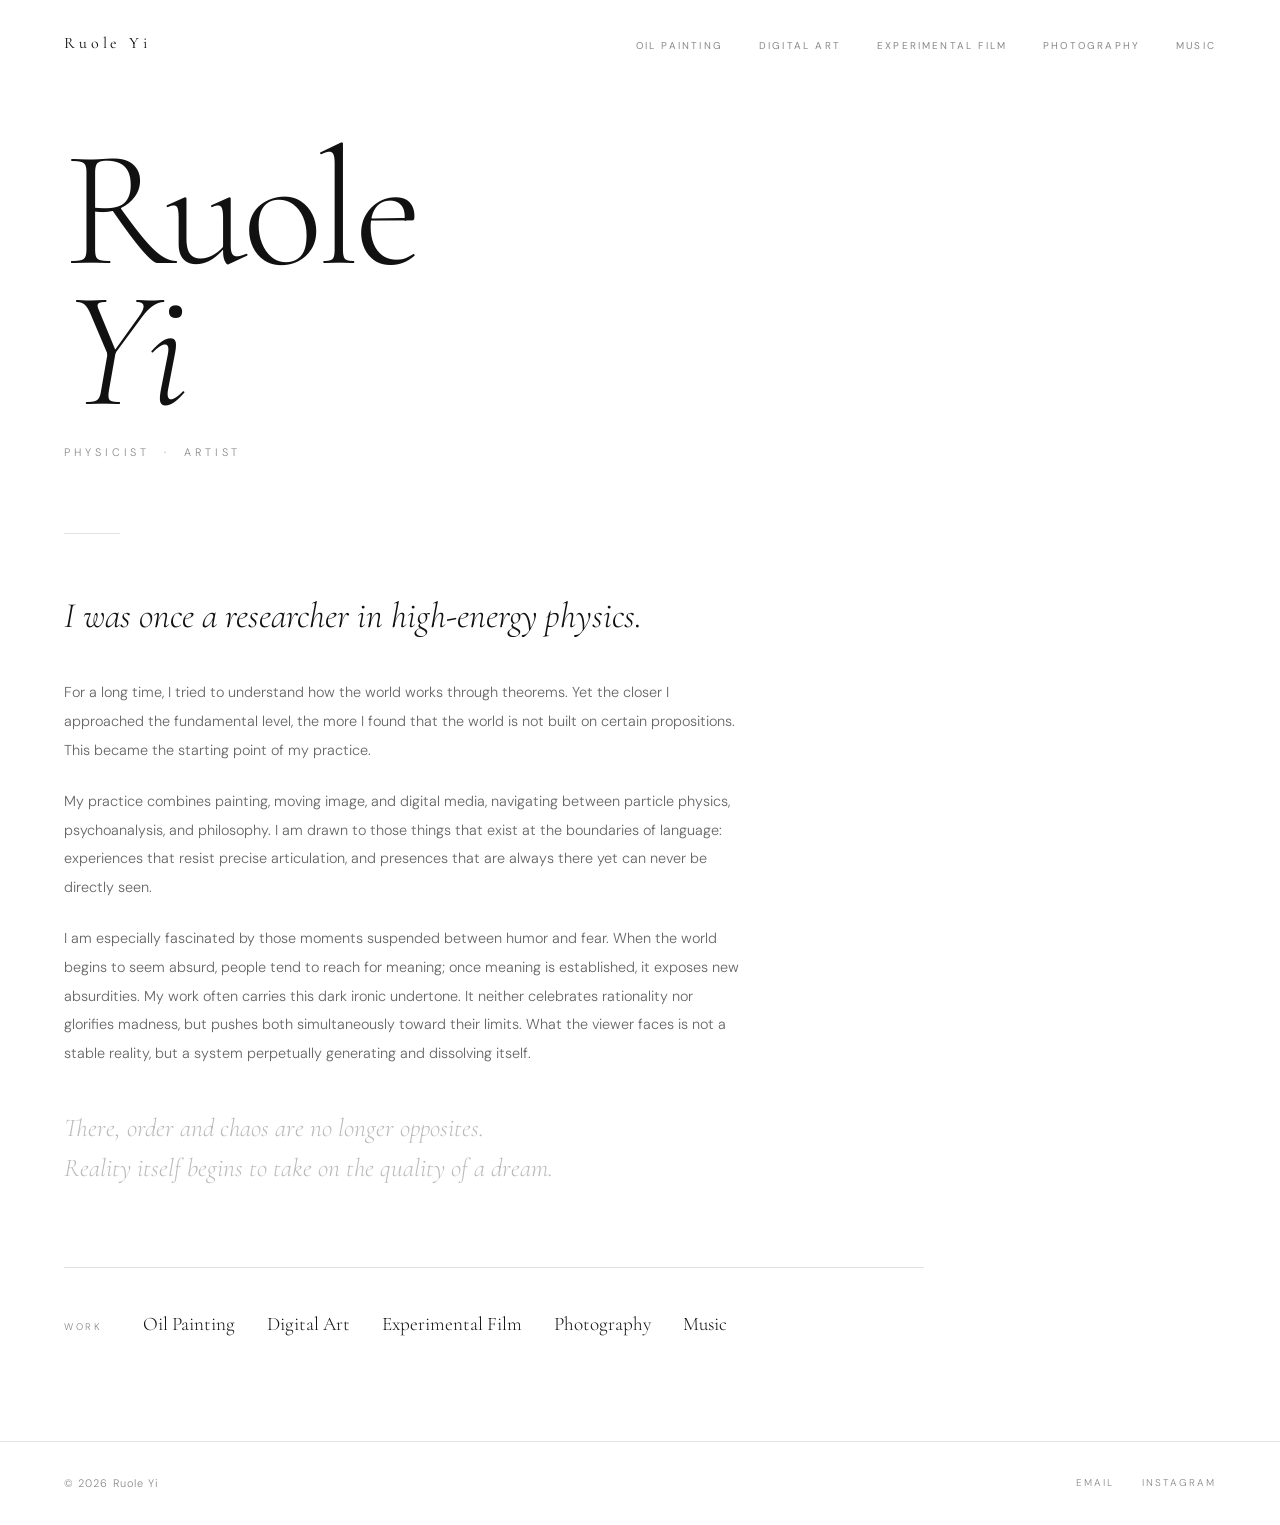
==== commit dee458bf: "Publish multi-page rebuild: 6 separate pages + shared CSS Session 3 files were never committed — Git" ====
--- a/index.html
+++ b/index.html
@@ -3,873 +3,156 @@
 <head>
   <meta charset="UTF-8">
   <meta name="viewport" content="width=device-width, initial-scale=1.0">
-  <title>Ruole Yi — Artist</title>
-  <meta name="description" content="Ruole Yi — Artist working across oil painting, digital art, moving image, photography, and music.">
-
+  <title>Ruole Yi</title>
+  <meta name="description" content="Ruole Yi — Physicist and artist.">
   <link rel="preconnect" href="https://fonts.googleapis.com">
   <link rel="preconnect" href="https://fonts.gstatic.com" crossorigin>
-  <link href="https://fonts.googleapis.com/css2?family=Cormorant+Garamond:ital,wght@0,300;0,400;0,500;1,300;1,400;1,500&family=Cormorant:ital,wght@0,300;1,300&family=DM+Sans:opsz,wght@9..40,200;9..40,300;9..40,400&display=swap" rel="stylesheet">
-
+  <link href="https://fonts.googleapis.com/css2?family=Cormorant+Garamond:ital,wght@0,300;0,400;0,500;1,300;1,400;1,500&family=DM+Sans:opsz,wght@9..40,200;9..40,300;9..40,400&display=swap" rel="stylesheet">
+  <link rel="stylesheet" href="style.css">
   <style>
-    /* ─── Variables ─────────────────────────────────────────────── */
-    :root {
-      --bg:        #090f17;
-      --bg-2:      #0a141e;
-      --bg-3:      #0f1e2c;
-      --gold:      #c4a35a;
-      --gold-lt:   #dfc07a;
-      --pink:      #c96a8f;
-      --text:      #ede9e3;
-      --muted:     #6e8494;
-      --border:    rgba(196,163,90,.14);
-      --ease-out:  cubic-bezier(.22,.61,.36,1);
-      --ease-expo: cubic-bezier(.16,1,.3,1);
-      --font-d:    'Cormorant Garamond', serif;
-      --font-b:    'DM Sans', sans-serif;
+    #hero {
+      min-height:100vh;
+      padding:140px 64px 100px;
+      display:flex; flex-direction:column; justify-content:center;
     }
-
-    /* ─── Reset ─────────────────────────────────────────────────── */
-    *, *::before, *::after { margin:0; padding:0; box-sizing:border-box; }
-    html { scroll-behavior:smooth; overflow-x:hidden; }
-    body {
-      background:var(--bg);
-      color:var(--text);
-      font-family:var(--font-b);
-      font-weight:300;
-      line-height:1.7;
-      overflow-x:hidden;
-      cursor:none;
+    .hero-inner { max-width:860px; }
+    .hero-name {
+      font-family:var(--font-d);
+      font-size:clamp(5rem,13vw,12rem);
+      font-weight:300; line-height:.85; letter-spacing:-.03em;
+      margin-bottom:20px;
     }
-    img { display:block; width:100%; }
-    a { color:inherit; text-decoration:none; }
-
-    /* ─── Grain overlay ──────────────────────────────────────────── */
-    body::after {
-      content:'';
-      position:fixed; inset:0;
-      pointer-events:none; z-index:9990;
-      opacity:.035;
-      background-image:url("data:image/svg+xml,%3Csvg xmlns='http://www.w3.org/2000/svg' width='300' height='300'%3E%3Cfilter id='n'%3E%3CfeTurbulence type='fractalNoise' baseFrequency='.75' numOctaves='4' stitchTiles='stitch'/%3E%3C/filter%3E%3Crect width='300' height='300' filter='url(%23n)' opacity='1'/%3E%3C/svg%3E");
-      background-size:200px 200px;
-      mix-blend-mode:overlay;
+    .hero-name em { font-style:italic; }
+    .hero-roles {
+      font-size:.68rem; letter-spacing:.36em;
+      text-transform:uppercase; color:var(--muted);
+      margin-bottom:72px;
     }
-
-    /* ─── Custom cursor ──────────────────────────────────────────── */
-    .c-dot {
-      position:fixed; top:0; left:0; width:5px; height:5px;
-      background:var(--gold); border-radius:50%;
-      transform:translate(-50%,-50%);
-      pointer-events:none; z-index:10000;
+    .hero-rule {
+      width:56px; height:1px;
+      background:var(--faint); margin-bottom:56px;
     }
-    .c-ring {
-      position:fixed; top:0; left:0; width:38px; height:38px;
-      border:1px solid rgba(196,163,90,.55); border-radius:50%;
-      transform:translate(-50%,-50%);
-      pointer-events:none; z-index:9999;
-      transition:width .4s var(--ease-expo), height .4s var(--ease-expo),
-                 border-color .3s, opacity .25s;
-    }
-    .c-ring.big { width:76px; height:76px; border-color:rgba(201,106,143,.6); }
-
-    /* ─── Navigation ─────────────────────────────────────────────── */
-    nav {
-      position:fixed; top:0; left:0; right:0; z-index:1000;
-      padding:28px 52px;
-      display:flex; align-items:center; justify-content:space-between;
-      transition:padding .35s var(--ease-out), background .45s, backdrop-filter .45s;
-    }
-    nav.stuck {
-      padding:16px 52px;
-      background:rgba(9,15,23,.88);
-      backdrop-filter:blur(22px);
-      -webkit-backdrop-filter:blur(22px);
-      border-bottom:1px solid var(--border);
-    }
-    .nav-logo {
-      font-family:var(--font-d);
-      font-size:1.35rem; font-weight:400; letter-spacing:.2em;
-      color:var(--text); position:relative;
-    }
-    .nav-logo::after {
-      content:''; position:absolute; bottom:-3px; left:0;
-      width:0; height:1px; background:var(--gold);
-      transition:width .35s var(--ease-out);
-    }
-    .nav-logo:hover::after { width:100%; }
-
-    .nav-links { display:flex; gap:28px; list-style:none; }
-    .nav-links a {
-      font-size:.65rem; font-weight:400; letter-spacing:.2em;
-      text-transform:uppercase; color:var(--muted);
-      position:relative; transition:color .3s;
-    }
-    .nav-links a::after {
-      content:''; position:absolute; bottom:-3px; left:0;
-      width:0; height:1px; background:var(--gold);
-      transition:width .3s var(--ease-out);
-    }
-    .nav-links a:hover { color:var(--text); }
-    .nav-links a:hover::after { width:100%; }
-
-    /* ─── Hamburger ──────────────────────────────────────────────── */
-    .burger {
-      display:none; flex-direction:column; gap:5px;
-      background:none; border:none; cursor:none; padding:4px;
-    }
-    .burger span {
-      display:block; width:22px; height:1px;
-      background:var(--text); transform-origin:center;
-      transition:transform .35s var(--ease-out), opacity .25s;
-    }
-    .burger.open span:nth-child(1) { transform:translateY(6px) rotate(45deg); }
-    .burger.open span:nth-child(2) { opacity:0; transform:scaleX(0); }
-    .burger.open span:nth-child(3) { transform:translateY(-6px) rotate(-45deg); }
-
-    /* ─── Mobile nav ─────────────────────────────────────────────── */
-    .m-nav {
-      position:fixed; inset:0; background:var(--bg); z-index:998;
-      display:flex; flex-direction:column;
-      align-items:center; justify-content:center; gap:32px;
-      transform:translateX(100%);
-      transition:transform .55s var(--ease-expo);
-    }
-    .m-nav.open { transform:translateX(0); }
-    .m-nav a {
-      font-family:var(--font-d);
-      font-size:clamp(1.9rem,7vw,3.4rem);
-      font-weight:300; color:var(--text);
-      letter-spacing:.04em; transition:color .3s;
-    }
-    .m-nav a:hover { color:var(--gold); }
-
-    /* ─── Hero ───────────────────────────────────────────────────── */
-    #hero {
-      position:relative; height:100vh; min-height:580px;
-      display:flex; align-items:center;
-      padding:0 72px; overflow:hidden;
-    }
-    #hero::before {
-      content:'';
-      position:absolute; inset:0;
-      background:radial-gradient(ellipse at 65% 45%, rgba(196,163,90,.05) 0%, transparent 68%);
-      pointer-events:none;
-    }
-    .hero-body { position:relative; z-index:1; }
-    .hero-eyebrow {
-      font-size:.66rem; letter-spacing:.4em; text-transform:uppercase;
-      color:var(--gold); margin-bottom:28px;
-      opacity:0; transform:translateY(8px);
-      animation:fadeup .9s var(--ease-out) .1s forwards;
-    }
-    .hero-h1 {
-      font-family:var(--font-d);
-      font-size:clamp(5rem,12vw,11rem);
-      font-weight:300; line-height:.88;
-      letter-spacing:-.025em;
-    }
-    .hero-h1 .ln { display:block; overflow:hidden; }
-    .hero-h1 .wrd {
-      display:inline-block;
-      opacity:0; transform:translateY(108%);
-    }
-    .hero-h1 .wrd.go { animation:slideup 1.05s var(--ease-expo) forwards; }
-    .hero-h1 .dim { color:rgba(237,233,227,.3); font-style:italic; }
-    .hero-sub {
-      font-family:var(--font-d);
-      font-size:clamp(.85rem,1.6vw,1.15rem);
-      font-style:italic; font-weight:300;
-      color:var(--muted); margin-top:32px; letter-spacing:.1em;
-      opacity:0;
-      animation:fadeup .9s var(--ease-out) 1.35s forwards;
-    }
-    .hero-scroll {
-      position:absolute; right:52px; bottom:52px; z-index:2;
-      display:flex; flex-direction:column; align-items:center; gap:14px;
-      opacity:0;
-      animation:fadeup .9s var(--ease-out) 2.1s forwards;
-    }
-    .hero-scroll span {
-      font-size:.6rem; letter-spacing:.32em; text-transform:uppercase;
-      color:var(--muted); writing-mode:vertical-rl;
-    }
-    .scroll-bar {
-      width:1px; height:58px;
-      background:linear-gradient(to bottom, var(--gold), transparent);
-      animation:pulse 2.2s ease-in-out infinite;
-    }
-
-    @keyframes fadeup  { to { opacity:1; transform:translateY(0); } }
-    @keyframes slideup { to { opacity:1; transform:translateY(0); } }
-    @keyframes pulse   { 0%,100%{opacity:1} 50%{opacity:.3} }
-
-    /* ─── Divider ────────────────────────────────────────────────── */
-    .div-gold {
-      height:1px;
-      background:linear-gradient(90deg, transparent, var(--gold), transparent);
-      opacity:.22;
-    }
-
-    /* ─── Reveal ─────────────────────────────────────────────────── */
-    .rv {
-      opacity:0; transform:translateY(34px);
-      transition:opacity .95s var(--ease-expo), transform .95s var(--ease-expo);
-    }
-    .rv.on { opacity:1; transform:translateY(0); }
-    .rv.d1 { transition-delay:.08s; }
-    .rv.d2 { transition-delay:.16s; }
-    .rv.d3 { transition-delay:.24s; }
-    .rv.d4 { transition-delay:.32s; }
-    .rv.d5 { transition-delay:.40s; }
-
-    /* ─── Shared section atoms ───────────────────────────────────── */
-    .s-label {
-      display:inline-flex; align-items:center; gap:14px;
-      font-size:.63rem; letter-spacing:.34em; text-transform:uppercase;
-      color:var(--gold); margin-bottom:16px;
-    }
-    .s-label::before {
-      content:''; display:block; width:26px; height:1px; background:var(--gold);
-    }
-    .s-title {
-      font-family:var(--font-d);
-      font-size:clamp(2.6rem,5vw,5rem);
-      font-weight:300; line-height:1; letter-spacing:-.025em;
-    }
-
-    /* ─── About / Bio ────────────────────────────────────────────── */
-    #about {
-      padding:140px 72px;
-      background:var(--bg);
-    }
-    .about-inner { max-width:1360px; margin:0 auto; }
-    .about-header { margin-bottom:72px; }
-    .bio-grid {
-      display:grid;
-      grid-template-columns:1fr 1.7fr;
-      gap:88px;
-      align-items:start;
-    }
-    .bio-left { position:sticky; top:120px; }
     .bio-statement {
       font-family:var(--font-d);
-      font-size:clamp(1.6rem,2.8vw,2.5rem);
+      font-size:clamp(1.5rem,2.8vw,2.3rem);
       font-weight:300; font-style:italic;
-      line-height:1.45; color:var(--text);
-      letter-spacing:-.01em;
-      padding-left:22px;
-      border-left:1px solid rgba(196,163,90,.4);
+      line-height:1.45; margin-bottom:36px;
     }
     .bio-body {
-      font-size:.9rem; color:var(--muted);
-      line-height:2;
+      font-size:.9rem; color:#666;
+      line-height:2; max-width:680px;
     }
-    .bio-body p + p { margin-top:26px; }
-    .bio-last {
+    .bio-body p + p { margin-top:22px; }
+    .bio-close {
       font-family:var(--font-d);
-      font-size:clamp(1.2rem,2vw,1.75rem);
-      font-weight:300; font-style:italic;
-      color:rgba(237,233,227,.65);
-      margin-top:40px; line-height:1.5;
+      font-size:clamp(1.1rem,2vw,1.6rem);
+      font-style:italic; font-weight:300;
+      color:#bbb; margin-top:40px; line-height:1.55;
     }
-    .bio-sig {
+    .section-row {
+      margin-top:80px; padding-top:40px;
+      border-top:1px solid var(--faint);
+      display:flex; gap:40px; flex-wrap:wrap; align-items:baseline;
+    }
+    .section-row-label {
+      font-size:.6rem; letter-spacing:.28em;
+      text-transform:uppercase; color:var(--muted);
+    }
+    .section-row-links { display:flex; gap:32px; flex-wrap:wrap; }
+    .section-row-links a {
       font-family:var(--font-d);
-      font-size:1.9rem; font-style:italic; font-weight:300;
-      margin-top:52px; letter-spacing:.05em;
-      color:rgba(237,233,227,.35);
+      font-size:clamp(1rem,1.5vw,1.3rem);
+      font-weight:300; transition:opacity .3s;
     }
-
-    /* ─── Work sections ──────────────────────────────────────────── */
-    .work-section {
-      padding:130px 72px;
-    }
-    .work-section.alt { background:var(--bg-2); }
-    .work-inner { max-width:1360px; margin:0 auto; }
-    .sec-header { margin-bottom:72px; }
-
-    /* ─── Gallery / masonry ──────────────────────────────────────── */
-    .gal-grid {
-      columns:3; column-gap:16px;
-    }
-    .gal-item {
-      break-inside:avoid; margin-bottom:16px;
-      position:relative; overflow:hidden;
-      cursor:none;
-    }
-    .gal-item img {
-      transition:transform .8s var(--ease-expo), filter .5s;
-      filter:brightness(.88) saturate(.82);
-    }
-    .gal-item:hover img {
-      transform:scale(1.05);
-      filter:brightness(1) saturate(1);
-    }
-    .gal-over {
-      position:absolute; inset:0;
-      background:linear-gradient(to top, rgba(9,15,23,.85) 0%, transparent 55%);
-      opacity:0; transition:opacity .5s;
-      display:flex; flex-direction:column;
-      justify-content:flex-end; padding:20px 22px;
-    }
-    .gal-item:hover .gal-over { opacity:1; }
-    .gal-meta {
-      font-size:.62rem; letter-spacing:.22em; text-transform:uppercase;
-      color:var(--gold);
-      transform:translateY(8px);
-      transition:transform .4s var(--ease-expo);
-    }
-    .gal-item:hover .gal-meta { transform:translateY(0); }
-
-    /* ─── Video grid ─────────────────────────────────────────────── */
-    .vid-grid {
-      display:grid; grid-template-columns:1fr 1fr; gap:16px;
-    }
-    .vid-item {
-      background:var(--bg-3); overflow:hidden; cursor:none;
-    }
-    .vid-item video {
-      width:100%; max-height:500px;
-      object-fit:cover; display:block;
-    }
-    .vid-foot {
-      padding:16px 20px;
-      display:flex; align-items:center; justify-content:space-between;
-    }
-    .vid-title {
-      font-family:var(--font-d);
-      font-size:1.1rem; font-style:italic; font-weight:300;
-    }
-    .vid-tag {
-      font-size:.61rem; letter-spacing:.22em;
-      text-transform:uppercase; color:var(--pink);
-    }
-
-    /* ─── Empty / forthcoming state ─────────────────────────────── */
-    .empty-state {
-      padding:72px 0;
-      display:flex; align-items:center; gap:40px;
-    }
-    .empty-state::before,
-    .empty-state::after {
-      content:''; flex:1; height:1px;
-      background:var(--border);
-    }
-    .empty-text {
-      font-family:var(--font-d);
-      font-size:1.05rem; font-style:italic;
-      color:var(--muted); letter-spacing:.1em;
-      white-space:nowrap;
-    }
-
-    /* ─── Contact ────────────────────────────────────────────────── */
-    #contact {
-      padding:160px 72px;
-      background:var(--bg-2);
-      text-align:center;
-      position:relative; overflow:hidden;
-    }
-    #contact::before {
-      content:'CONTACT';
-      position:absolute; top:50%; left:50%;
-      transform:translate(-50%,-50%);
-      font-family:var(--font-d);
-      font-size:clamp(7rem,18vw,18rem);
-      font-weight:300; letter-spacing:.12em;
-      color:rgba(196,163,90,.03);
-      white-space:nowrap; user-select:none; pointer-events:none;
-    }
-    .ct-inner { position:relative; z-index:1; max-width:540px; margin:0 auto; }
-    .ct-title {
-      font-family:var(--font-d);
-      font-size:clamp(3rem,7vw,6rem);
-      font-weight:300; line-height:.95;
-      letter-spacing:-.03em; margin-bottom:36px;
-    }
-    .ct-title em { font-style:italic; color:var(--gold); }
-    .ct-sub {
-      font-size:.88rem; color:var(--muted); line-height:1.85;
-      letter-spacing:.03em; margin-bottom:60px;
-    }
-    .ct-links {
-      display:flex; align-items:center;
-      justify-content:center; gap:20px; flex-wrap:wrap;
-    }
-    .ct-btn {
-      display:inline-flex; align-items:center; gap:10px;
-      padding:14px 32px;
-      border:1px solid var(--border); color:var(--text);
-      font-size:.7rem; letter-spacing:.2em; text-transform:uppercase;
-      position:relative; overflow:hidden;
-      transition:color .4s, border-color .4s;
-    }
-    .ct-btn::before {
-      content:''; position:absolute; inset:0;
-      background:var(--gold);
-      transform:translateX(-102%);
-      transition:transform .45s var(--ease-expo);
-      z-index:0;
-    }
-    .ct-btn:hover { color:var(--bg); border-color:var(--gold); }
-    .ct-btn:hover::before { transform:translateX(0); }
-    .ct-btn span, .ct-btn svg { position:relative; z-index:1; }
-    .ct-btn svg { width:15px; height:15px; flex-shrink:0; }
-
-    /* ─── Footer ─────────────────────────────────────────────────── */
-    footer {
-      padding:28px 72px;
-      border-top:1px solid var(--border);
-      background:var(--bg);
-      display:flex; align-items:center;
-      justify-content:space-between; flex-wrap:wrap; gap:12px;
-    }
-    .ft-copy { font-size:.7rem; color:var(--muted); letter-spacing:.1em; }
-    .ft-tag {
-      font-family:var(--font-d);
-      font-size:.82rem; font-style:italic; color:var(--muted);
-    }
-
-    /* ─── Lightbox ───────────────────────────────────────────────── */
-    .lb {
-      position:fixed; inset:0;
-      background:rgba(9,15,23,.97);
-      z-index:10001; display:flex;
-      align-items:center; justify-content:center;
-      padding:52px;
-      opacity:0; pointer-events:none;
-      transition:opacity .4s var(--ease-out);
-    }
-    .lb.on { opacity:1; pointer-events:all; }
-    .lb-img {
-      max-width:100%; max-height:100%;
-      object-fit:contain;
-      transform:scale(.93);
-      transition:transform .5s var(--ease-expo);
-    }
-    .lb.on .lb-img { transform:scale(1); }
-    .lb-close {
-      position:absolute; top:28px; right:48px;
-      background:none; border:none; cursor:none;
-      color:var(--text); font-size:.66rem;
-      letter-spacing:.2em; text-transform:uppercase;
-      display:flex; align-items:center; gap:10px;
-      transition:color .3s;
-    }
-    .lb-close:hover { color:var(--gold); }
-    .lb-close svg { width:18px; height:18px; }
-
-    /* ─── Responsive ─────────────────────────────────────────────── */
-    @media (max-width:1200px) {
-      .bio-grid { grid-template-columns:1fr; gap:52px; }
-      .bio-left { position:static; }
-      .gal-grid { columns:2; }
-      .work-section { padding:100px 52px; }
-      #about { padding:100px 52px; }
-    }
-    @media (max-width:768px) {
-      nav { padding:20px 24px; }
-      nav.stuck { padding:14px 24px; }
-      .nav-links { display:none; }
-      .burger { display:flex; }
-
-      #hero { padding:0 24px; }
-      .hero-scroll { display:none; }
-
-      #about { padding:80px 24px; }
-      .work-section { padding:80px 24px; }
-      .gal-grid { columns:1; }
-      .vid-grid { grid-template-columns:1fr; }
-
-      #contact { padding:100px 24px; }
-      .ct-links { flex-direction:column; align-items:stretch; }
-      .ct-btn { justify-content:center; }
-
-      footer { padding:24px; flex-direction:column; text-align:center; }
-
-      body { cursor:auto; }
-      .c-dot, .c-ring { display:none; }
+    .section-row-links a:hover { opacity:.4; }
+    @media (max-width:900px) {
+      #hero { padding:110px 24px 80px; }
+      .section-row { gap:20px; }
+      .section-row-links { gap:18px; }
     }
   </style>
 </head>
 <body>
 
-<!-- Custom cursor -->
-<div class="c-dot" id="cdot"></div>
-<div class="c-ring" id="cring"></div>
-
-<!-- Lightbox -->
-<div class="lb" id="lb">
-  <button class="lb-close" id="lbClose">
-    <svg viewBox="0 0 20 20" fill="none" stroke="currentColor" stroke-width="1.5">
-      <line x1="2" y1="2" x2="18" y2="18"/><line x1="18" y1="2" x2="2" y2="18"/>
-    </svg>
-    Close
-  </button>
-  <img class="lb-img" id="lbImg" src="" alt="">
-</div>
-
-<!-- Navigation -->
 <nav id="nav">
-  <a href="#" class="nav-logo">RY</a>
+  <a href="index.html" class="nav-logo">Ruole Yi</a>
   <ul class="nav-links">
-    <li><a href="#oil-painting">Oil Painting</a></li>
-    <li><a href="#digital-art">Digital Art</a></li>
-    <li><a href="#moving-image">Moving Image</a></li>
-    <li><a href="#photography">Photography</a></li>
-    <li><a href="#music">Music</a></li>
-    <li><a href="#about">About</a></li>
+    <li><a href="oil-painting.html">Oil Painting</a></li>
+    <li><a href="digital-art.html">Digital Art</a></li>
+    <li><a href="experimental-film.html">Experimental Film</a></li>
+    <li><a href="photography.html">Photography</a></li>
+    <li><a href="music.html">Music</a></li>
   </ul>
   <button class="burger" id="burger" aria-label="Menu">
     <span></span><span></span><span></span>
   </button>
 </nav>
-
-<!-- Mobile nav -->
 <div class="m-nav" id="mnav">
-  <a href="#oil-painting"  data-close>Oil Painting</a>
-  <a href="#digital-art"   data-close>Digital Art</a>
-  <a href="#moving-image"  data-close>Moving Image</a>
-  <a href="#photography"   data-close>Photography</a>
-  <a href="#music"         data-close>Music</a>
-  <a href="#about"         data-close>About</a>
-  <a href="#contact"       data-close>Contact</a>
+  <a href="oil-painting.html" data-close>Oil Painting</a>
+  <a href="digital-art.html" data-close>Digital Art</a>
+  <a href="experimental-film.html" data-close>Experimental Film</a>
+  <a href="photography.html" data-close>Photography</a>
+  <a href="music.html" data-close>Music</a>
 </div>
 
-<!-- ─── Hero ─────────────────────────────────────────────────────── -->
 <section id="hero">
-  <div class="hero-body">
-    <p class="hero-eyebrow">Artist &nbsp;·&nbsp; Researcher</p>
-    <h1 class="hero-h1">
-      <span class="ln"><span class="wrd" data-d="320">Ruole</span></span>
-      <span class="ln"><span class="wrd dim" data-d="580">Yi</span></span>
-    </h1>
-    <p class="hero-sub">Oil Painting &nbsp;&middot;&nbsp; Digital Art &nbsp;&middot;&nbsp; Moving Image &nbsp;&middot;&nbsp; Photography &nbsp;&middot;&nbsp; Music</p>
-  </div>
-  <div class="hero-scroll">
-    <div class="scroll-bar"></div>
-    <span>Scroll</span>
-  </div>
-</section>
-
-<div class="div-gold"></div>
-
-<!-- ─── About ────────────────────────────────────────────────────── -->
-<section id="about">
-  <div class="about-inner">
-    <div class="about-header">
-      <div class="s-label rv">About the Artist</div>
-      <h2 class="s-title rv d1">Ruole Yi</h2>
+  <div class="hero-inner">
+    <h1 class="hero-name rv">Ruole<br><em>Yi</em></h1>
+    <p class="hero-roles rv d1">Physicist &nbsp;·&nbsp; Artist</p>
+    <div class="hero-rule rv d2"></div>
+    <p class="bio-statement rv d2">I was once a researcher in high-energy physics.</p>
+    <div class="bio-body rv d3">
+      <p>For a long time, I tried to understand how the world works through theorems. Yet the closer I approached the fundamental level, the more I found that the world is not built on certain propositions. This became the starting point of my practice.</p>
+      <p>My practice combines painting, moving image, and digital media, navigating between particle physics, psychoanalysis, and philosophy. I am drawn to those things that exist at the boundaries of language: experiences that resist precise articulation, and presences that are always there yet can never be directly seen.</p>
+      <p>I am especially fascinated by those moments suspended between humor and fear. When the world begins to seem absurd, people tend to reach for meaning; once meaning is established, it exposes new absurdities. My work often carries this dark ironic undertone. It neither celebrates rationality nor glorifies madness, but pushes both simultaneously toward their limits. What the viewer faces is not a stable reality, but a system perpetually generating and dissolving itself.</p>
     </div>
-
-    <div class="bio-grid">
-      <div class="bio-left rv d2">
-        <p class="bio-statement">I was once a researcher in high-energy physics.</p>
-      </div>
-
-      <div class="bio-right">
-        <div class="bio-body rv d3">
-          <p>For a long time, I tried to understand how the world works through theorems. Yet the closer I approached the fundamental level, the more I found that the world is not built on certain propositions. This became the starting point of my practice.</p>
-          <p>My practice combines painting, moving image, and digital media, navigating between particle physics, psychoanalysis, and philosophy. I am drawn to those things that exist at the boundaries of language: experiences that resist precise articulation, and presences that are always there yet can never be directly seen.</p>
-          <p>I am especially fascinated by those moments suspended between humor and fear. When the world begins to seem absurd, people tend to reach for meaning; once meaning is established, it exposes new absurdities. My work often carries this dark ironic undertone. It neither celebrates rationality nor glorifies madness, but pushes both simultaneously toward their limits. What the viewer faces is not a stable reality, but a system perpetually generating and dissolving itself.</p>
-        </div>
-        <p class="bio-last rv d4">There, order and chaos are no longer opposites.<br>Reality itself begins to take on the quality of a dream.</p>
-        <div class="bio-sig rv d5">Ruole Yi</div>
+    <p class="bio-close rv d4">There, order and chaos are no longer opposites.<br>Reality itself begins to take on the quality of a dream.</p>
+    <div class="section-row rv d4">
+      <span class="section-row-label">Work</span>
+      <div class="section-row-links">
+        <a href="oil-painting.html">Oil Painting</a>
+        <a href="digital-art.html">Digital Art</a>
+        <a href="experimental-film.html">Experimental Film</a>
+        <a href="photography.html">Photography</a>
+        <a href="music.html">Music</a>
       </div>
     </div>
   </div>
 </section>
 
-<div class="div-gold"></div>
-
-<!-- ─── Oil Painting ──────────────────────────────────────────────── -->
-<section id="oil-painting" class="work-section alt">
-  <div class="work-inner">
-    <div class="sec-header">
-      <div class="s-label rv">01</div>
-      <h2 class="s-title rv d1">Oil Painting</h2>
-    </div>
-
-    <div class="gal-grid">
-
-      <div class="gal-item rv" data-img="油画/0.jpg">
-        <img src="油画/0.jpg" alt="Oil painting" loading="lazy">
-        <div class="gal-over"><div class="gal-meta">Oil on Canvas</div></div>
-      </div>
-
-      <div class="gal-item rv d1" data-img="油画/1.jpg">
-        <img src="油画/1.jpg" alt="Oil painting" loading="lazy">
-        <div class="gal-over"><div class="gal-meta">Oil on Canvas</div></div>
-      </div>
-
-      <div class="gal-item rv d2" data-img="油画/2.jpg">
-        <img src="油画/2.jpg" alt="Oil painting" loading="lazy">
-        <div class="gal-over"><div class="gal-meta">Oil on Canvas</div></div>
-      </div>
-
-      <div class="gal-item rv" data-img="油画/3.jpg">
-        <img src="油画/3.jpg" alt="Oil painting" loading="lazy">
-        <div class="gal-over"><div class="gal-meta">Oil on Canvas</div></div>
-      </div>
-
-      <div class="gal-item rv d1" data-img="油画/4.jpg">
-        <img src="油画/4.jpg" alt="Oil painting" loading="lazy">
-        <div class="gal-over"><div class="gal-meta">Oil on Canvas</div></div>
-      </div>
-
-      <div class="gal-item rv d2" data-img="油画/5.jpg">
-        <img src="油画/5.jpg" alt="Oil painting" loading="lazy">
-        <div class="gal-over"><div class="gal-meta">Oil on Canvas</div></div>
-      </div>
-
-      <div class="gal-item rv" data-img="油画/6.jpg">
-        <img src="油画/6.jpg" alt="Oil painting" loading="lazy">
-        <div class="gal-over"><div class="gal-meta">Oil on Canvas</div></div>
-      </div>
-
-      <div class="gal-item rv d1" data-img="油画/7.jpg">
-        <img src="油画/7.jpg" alt="Oil painting" loading="lazy">
-        <div class="gal-over"><div class="gal-meta">Oil on Canvas</div></div>
-      </div>
-
-      <div class="gal-item rv d2" data-img="油画/8.jpg">
-        <img src="油画/8.jpg" alt="Oil painting" loading="lazy">
-        <div class="gal-over"><div class="gal-meta">Oil on Canvas</div></div>
-      </div>
-
-      <div class="gal-item rv" data-img="油画/9.jpg">
-        <img src="油画/9.jpg" alt="Oil painting" loading="lazy">
-        <div class="gal-over"><div class="gal-meta">Oil on Canvas</div></div>
-      </div>
-
-      <div class="gal-item rv d1" data-img="油画/10.jpg">
-        <img src="油画/10.jpg" alt="Oil painting" loading="lazy">
-        <div class="gal-over"><div class="gal-meta">Oil on Canvas</div></div>
-      </div>
-
-      <div class="gal-item rv d2" data-img="油画/11.jpg">
-        <img src="油画/11.jpg" alt="Oil painting" loading="lazy">
-        <div class="gal-over"><div class="gal-meta">Oil on Canvas</div></div>
-      </div>
-
-      <div class="gal-item rv" data-img="油画/12.jpg">
-        <img src="油画/12.jpg" alt="Oil painting" loading="lazy">
-        <div class="gal-over"><div class="gal-meta">Oil on Canvas</div></div>
-      </div>
-
-      <div class="gal-item rv d1" data-img="油画/13.jpg">
-        <img src="油画/13.jpg" alt="Oil painting" loading="lazy">
-        <div class="gal-over"><div class="gal-meta">Oil on Canvas</div></div>
-      </div>
-
-      <div class="gal-item rv d2" data-img="油画/14.jpg">
-        <img src="油画/14.jpg" alt="Oil painting" loading="lazy">
-        <div class="gal-over"><div class="gal-meta">Oil on Canvas</div></div>
-      </div>
-
-      <div class="gal-item rv" data-img="油画/15.jpg">
-        <img src="油画/15.jpg" alt="Oil painting" loading="lazy">
-        <div class="gal-over"><div class="gal-meta">Oil on Canvas</div></div>
-      </div>
-
-      <div class="gal-item rv d1" data-img="油画/00.jpg">
-        <img src="油画/00.jpg" alt="Oil painting" loading="lazy">
-        <div class="gal-over"><div class="gal-meta">Oil on Canvas</div></div>
-      </div>
-
-    </div>
+<footer>
+  <span class="ft-left">&copy; 2026 Ruole Yi</span>
+  <div class="ft-right">
+    <a href="mailto:yiruole@outlook.com">Email</a>
+    <a href="https://instagram.com/" target="_blank" rel="noopener">Instagram</a>
   </div>
-</section>
-
-<div class="div-gold"></div>
-
-<!-- ─── Digital Art ────────────────────────────────────────────────── -->
-<section id="digital-art" class="work-section">
-  <div class="work-inner">
-    <div class="sec-header">
-      <div class="s-label rv">02</div>
-      <h2 class="s-title rv d1">Digital Art</h2>
-    </div>
-
-    <div class="vid-grid">
-      <div class="vid-item rv">
-        <video src="数字艺术/000.mov"
-               muted autoplay loop playsinline preload="metadata"></video>
-        <div class="vid-foot">
-          <div class="vid-title">Work I</div>
-          <div class="vid-tag">Digital Art</div>
-        </div>
-      </div>
-      <div class="vid-item rv d1">
-        <video src="数字艺术/111.MOV"
-               muted autoplay loop playsinline preload="metadata"></video>
-        <div class="vid-foot">
-          <div class="vid-title">Work II</div>
-          <div class="vid-tag">Digital Art</div>
-        </div>
-      </div>
-    </div>
-  </div>
-</section>
-
-<div class="div-gold"></div>
-
-<!-- ─── Moving Image ───────────────────────────────────────────────── -->
-<section id="moving-image" class="work-section alt">
-  <div class="work-inner">
-    <div class="sec-header">
-      <div class="s-label rv">03</div>
-      <h2 class="s-title rv d1">Moving Image</h2>
-    </div>
-    <div class="empty-state rv d2">
-      <span class="empty-text">Works forthcoming</span>
-    </div>
-  </div>
-</section>
-
-<div class="div-gold"></div>
-
-<!-- ─── Photography ────────────────────────────────────────────────── -->
-<section id="photography" class="work-section">
-  <div class="work-inner">
-    <div class="sec-header">
-      <div class="s-label rv">04</div>
-      <h2 class="s-title rv d1">Photography</h2>
-    </div>
-    <div class="empty-state rv d2">
-      <span class="empty-text">Works forthcoming</span>
-    </div>
-  </div>
-</section>
-
-<div class="div-gold"></div>
-
-<!-- ─── Music ──────────────────────────────────────────────────────── -->
-<section id="music" class="work-section alt">
-  <div class="work-inner">
-    <div class="sec-header">
-      <div class="s-label rv">05</div>
-      <h2 class="s-title rv d1">Music</h2>
-    </div>
-    <div class="empty-state rv d2">
-      <span class="empty-text">Works forthcoming</span>
-    </div>
-  </div>
-</section>
-
-<div class="div-gold"></div>
-
-<!-- ─── Contact ───────────────────────────────────────────────────── -->
-<section id="contact">
-  <div class="ct-inner">
-    <div class="s-label rv" style="justify-content:center;">Get in Touch</div>
-    <h2 class="ct-title rv d1">Let&rsquo;s<br><em>connect</em></h2>
-    <p class="ct-sub rv d2">
-      For exhibition inquiries, commissions,<br>or simply to say hello.
-    </p>
-    <div class="ct-links rv d3">
-      <a href="mailto:yiruole@outlook.com" class="ct-btn">
-        <svg viewBox="0 0 24 24" fill="none" stroke="currentColor" stroke-width="1.5">
-          <path d="M3 8l7.89 5.26a2 2 0 002.22 0L21 8M5 19h14a2 2 0 002-2V7a2 2 0 00-2-2H5a2 2 0 00-2 2v10a2 2 0 002 2z"/>
-        </svg>
-        <span>Email</span>
-      </a>
-      <a href="https://instagram.com/" target="_blank" rel="noopener" class="ct-btn">
-        <svg viewBox="0 0 24 24" fill="none" stroke="currentColor" stroke-width="1.5">
-          <rect x="2" y="2" width="20" height="20" rx="5"/>
-          <circle cx="12" cy="12" r="4"/>
-          <circle cx="17.5" cy="6.5" r=".5" fill="currentColor"/>
-        </svg>
-        <span>Instagram</span>
-      </a>
-    </div>
-  </div>
-</section>
-
-<!-- ─── Footer ────────────────────────────────────────────────────── -->
-<footer>
-  <span class="ft-copy">&copy; 2026 Ruole Yi. All rights reserved.</span>
-  <span class="ft-tag">Oil Painting &nbsp;&middot;&nbsp; Digital Art &nbsp;&middot;&nbsp; Moving Image</span>
 </footer>
 
+<script>
+const nav = document.getElementById('nav');
+window.addEventListener('scroll', () => {
+  nav.classList.toggle('stuck', window.scrollY > 50);
+}, {passive:true});
 
-<script>
-/* ── Cursor ─────────────────────────────────────────────────────── */
-const dot  = document.getElementById('cdot');
-const ring = document.getElementById('cring');
-let mx=0, my=0, rx=0, ry=0;
+const obs = new IntersectionObserver(entries => {
+  entries.forEach(e => { if(e.isIntersecting) e.target.classList.add('on'); });
+}, {threshold:.08, rootMargin:'0px 0px -40px 0px'});
+document.querySelectorAll('.rv').forEach(el => obs.observe(el));
 
-document.addEventListener('mousemove', e => {
-  mx = e.clientX; my = e.clientY;
-  dot.style.left = mx+'px'; dot.style.top = my+'px';
-});
-
-(function tick(){
-  rx += (mx-rx)*.11;
-  ry += (my-ry)*.11;
-  ring.style.left = rx+'px';
-  ring.style.top  = ry+'px';
-  requestAnimationFrame(tick);
-})();
-
-document.querySelectorAll('a,button,.gal-item,.vid-item,.ct-btn').forEach(el=>{
-  el.addEventListener('mouseenter',()=>ring.classList.add('big'));
-  el.addEventListener('mouseleave',()=>ring.classList.remove('big'));
-});
-
-/* ── Navbar ─────────────────────────────────────────────────────── */
-const nav = document.getElementById('nav');
-window.addEventListener('scroll',()=>{
-  nav.classList.toggle('stuck', window.scrollY > 55);
-},{passive:true});
-
-/* ── Hero title words ───────────────────────────────────────────── */
-document.querySelectorAll('.hero-h1 .wrd').forEach(w=>{
-  const d = parseInt(w.dataset.d)||0;
-  setTimeout(()=>w.classList.add('go'), 320+d);
-});
-
-/* ── Scroll reveal ──────────────────────────────────────────────── */
-const obs = new IntersectionObserver(entries=>{
-  entries.forEach(e=>{ if(e.isIntersecting) e.target.classList.add('on'); });
-},{threshold:.08, rootMargin:'0px 0px -48px 0px'});
-document.querySelectorAll('.rv').forEach(el=>obs.observe(el));
-
-/* ── Hamburger ──────────────────────────────────────────────────── */
 const burger = document.getElementById('burger');
-const mnav   = document.getElementById('mnav');
-
-burger.addEventListener('click',()=>{
+const mnav = document.getElementById('mnav');
+burger.addEventListener('click', () => {
   const open = burger.classList.toggle('open');
   mnav.classList.toggle('open', open);
   document.body.style.overflow = open ? 'hidden' : '';
 });
-mnav.querySelectorAll('[data-close]').forEach(a=>{
-  a.addEventListener('click',()=>{
+mnav.querySelectorAll('[data-close]').forEach(a => {
+  a.addEventListener('click', () => {
     burger.classList.remove('open');
     mnav.classList.remove('open');
-    document.body.style.overflow='';
+    document.body.style.overflow = '';
   });
 });
-
-/* ── Lightbox ───────────────────────────────────────────────────── */
-const lb      = document.getElementById('lb');
-const lbImg   = document.getElementById('lbImg');
-const lbClose = document.getElementById('lbClose');
-
-document.querySelectorAll('.gal-item').forEach(item=>{
-  item.addEventListener('click',()=>{
-    lbImg.src = item.dataset.img;
-    lb.classList.add('on');
-    document.body.style.overflow='hidden';
-  });
-});
-
-function closeLb(){
-  lb.classList.remove('on');
-  document.body.style.overflow='';
-  setTimeout(()=>{ lbImg.src=''; },420);
-}
-lbClose.addEventListener('click', closeLb);
-lb.addEventListener('click', e=>{ if(e.target===lb) closeLb(); });
-document.addEventListener('keydown', e=>{ if(e.key==='Escape') closeLb(); });
 </script>
 </body>
 </html>
--- a/style.css
+++ b/style.css
@@ -0,0 +1,162 @@
+/* ── Variables ──────────────────────────────────────────── */
+:root {
+  --bg:        #ffffff;
+  --text:      #111111;
+  --muted:     #888888;
+  --faint:     #e2e2e2;
+  --ease-out:  cubic-bezier(.22,.61,.36,1);
+  --ease-expo: cubic-bezier(.16,1,.3,1);
+  --font-d:    'Cormorant Garamond', serif;
+  --font-b:    'DM Sans', sans-serif;
+}
+
+/* ── Reset ──────────────────────────────────────────────── */
+*, *::before, *::after { margin:0; padding:0; box-sizing:border-box; }
+html { scroll-behavior:smooth; overflow-x:hidden; }
+body {
+  background:var(--bg);
+  color:var(--text);
+  font-family:var(--font-b);
+  font-weight:300;
+  line-height:1.7;
+  overflow-x:hidden;
+}
+img { display:block; width:100%; }
+a { color:inherit; text-decoration:none; }
+
+/* ── Nav ────────────────────────────────────────────────── */
+nav {
+  position:fixed; top:0; left:0; right:0; z-index:100;
+  padding:30px 64px;
+  display:flex; align-items:center; justify-content:space-between;
+  transition:padding .35s var(--ease-out), background .4s, border-color .4s;
+  border-bottom:1px solid transparent;
+}
+nav.stuck {
+  padding:18px 64px;
+  background:rgba(255,255,255,.96);
+  backdrop-filter:blur(16px);
+  -webkit-backdrop-filter:blur(16px);
+  border-bottom-color:var(--faint);
+}
+.nav-logo {
+  font-family:var(--font-d);
+  font-size:1rem; letter-spacing:.24em; font-weight:400;
+  transition:opacity .3s;
+}
+.nav-logo:hover { opacity:.5; }
+.nav-links { display:flex; gap:36px; list-style:none; }
+.nav-links a {
+  font-size:.62rem; font-weight:400; letter-spacing:.22em;
+  text-transform:uppercase; color:var(--muted);
+  position:relative; transition:color .3s;
+}
+.nav-links a::after {
+  content:''; position:absolute; bottom:-3px; left:0;
+  width:0; height:1px; background:var(--text);
+  transition:width .3s var(--ease-out);
+}
+.nav-links a:hover,
+.nav-links a.active { color:var(--text); }
+.nav-links a:hover::after,
+.nav-links a.active::after { width:100%; }
+
+/* ── Burger ─────────────────────────────────────────────── */
+.burger {
+  display:none; flex-direction:column; gap:5px;
+  background:none; border:none; cursor:pointer; padding:4px;
+}
+.burger span {
+  display:block; width:22px; height:1px;
+  background:var(--text); transform-origin:center;
+  transition:transform .35s var(--ease-out), opacity .25s;
+}
+.burger.open span:nth-child(1) { transform:translateY(6px) rotate(45deg); }
+.burger.open span:nth-child(2) { opacity:0; transform:scaleX(0); }
+.burger.open span:nth-child(3) { transform:translateY(-6px) rotate(-45deg); }
+
+/* ── Mobile nav ─────────────────────────────────────────── */
+.m-nav {
+  position:fixed; inset:0; background:var(--bg); z-index:99;
+  display:flex; flex-direction:column;
+  align-items:center; justify-content:center; gap:28px;
+  transform:translateX(100%);
+  transition:transform .55s var(--ease-expo);
+}
+.m-nav.open { transform:translateX(0); }
+.m-nav a {
+  font-family:var(--font-d);
+  font-size:clamp(2.2rem,8vw,4rem);
+  font-weight:300; letter-spacing:.02em;
+  transition:opacity .3s;
+}
+.m-nav a:hover { opacity:.4; }
+
+/* ── Reveal ─────────────────────────────────────────────── */
+.rv {
+  opacity:0; transform:translateY(22px);
+  transition:opacity .85s var(--ease-expo), transform .85s var(--ease-expo);
+}
+.rv.on { opacity:1; transform:translateY(0); }
+.rv.d1 { transition-delay:.1s; }
+.rv.d2 { transition-delay:.2s; }
+.rv.d3 { transition-delay:.3s; }
+.rv.d4 { transition-delay:.4s; }
+
+/* ── Page header (work pages) ───────────────────────────── */
+.page-header {
+  padding:160px 64px 72px;
+  border-bottom:1px solid var(--faint);
+}
+.page-header-inner { max-width:1320px; margin:0 auto; }
+.pg-sup {
+  display:block;
+  font-size:.62rem; letter-spacing:.3em;
+  text-transform:uppercase; color:var(--muted); margin-bottom:18px;
+}
+.pg-title {
+  font-family:var(--font-d);
+  font-size:clamp(3.5rem,9vw,9rem);
+  font-weight:300; line-height:.88; letter-spacing:-.03em;
+}
+.pg-sub {
+  display:block;
+  font-size:.7rem; letter-spacing:.18em;
+  color:var(--muted); margin-top:28px;
+}
+
+/* ── Forthcoming ────────────────────────────────────────── */
+.empty-section {
+  padding:140px 64px; text-align:center;
+}
+.empty-section p {
+  font-family:var(--font-d);
+  font-size:clamp(1rem,2vw,1.35rem);
+  font-style:italic; color:var(--muted); letter-spacing:.1em;
+}
+
+/* ── Footer ─────────────────────────────────────────────── */
+footer {
+  padding:32px 64px;
+  border-top:1px solid var(--faint);
+  display:flex; align-items:center;
+  justify-content:space-between; flex-wrap:wrap; gap:16px;
+}
+.ft-left { font-size:.68rem; color:var(--muted); letter-spacing:.1em; }
+.ft-right { display:flex; gap:28px; }
+.ft-right a {
+  font-size:.62rem; letter-spacing:.2em;
+  text-transform:uppercase; color:var(--muted); transition:color .3s;
+}
+.ft-right a:hover { color:var(--text); }
+
+/* ── Responsive ─────────────────────────────────────────── */
+@media (max-width:900px) {
+  nav, nav.stuck { padding:18px 24px; }
+  .nav-links { display:none; }
+  .burger { display:flex; }
+  .page-header { padding:120px 24px 56px; }
+  .empty-section { padding:100px 24px; }
+  footer { padding:24px; flex-direction:column; align-items:flex-start; gap:16px; }
+  .ft-right { flex-wrap:wrap; }
+}
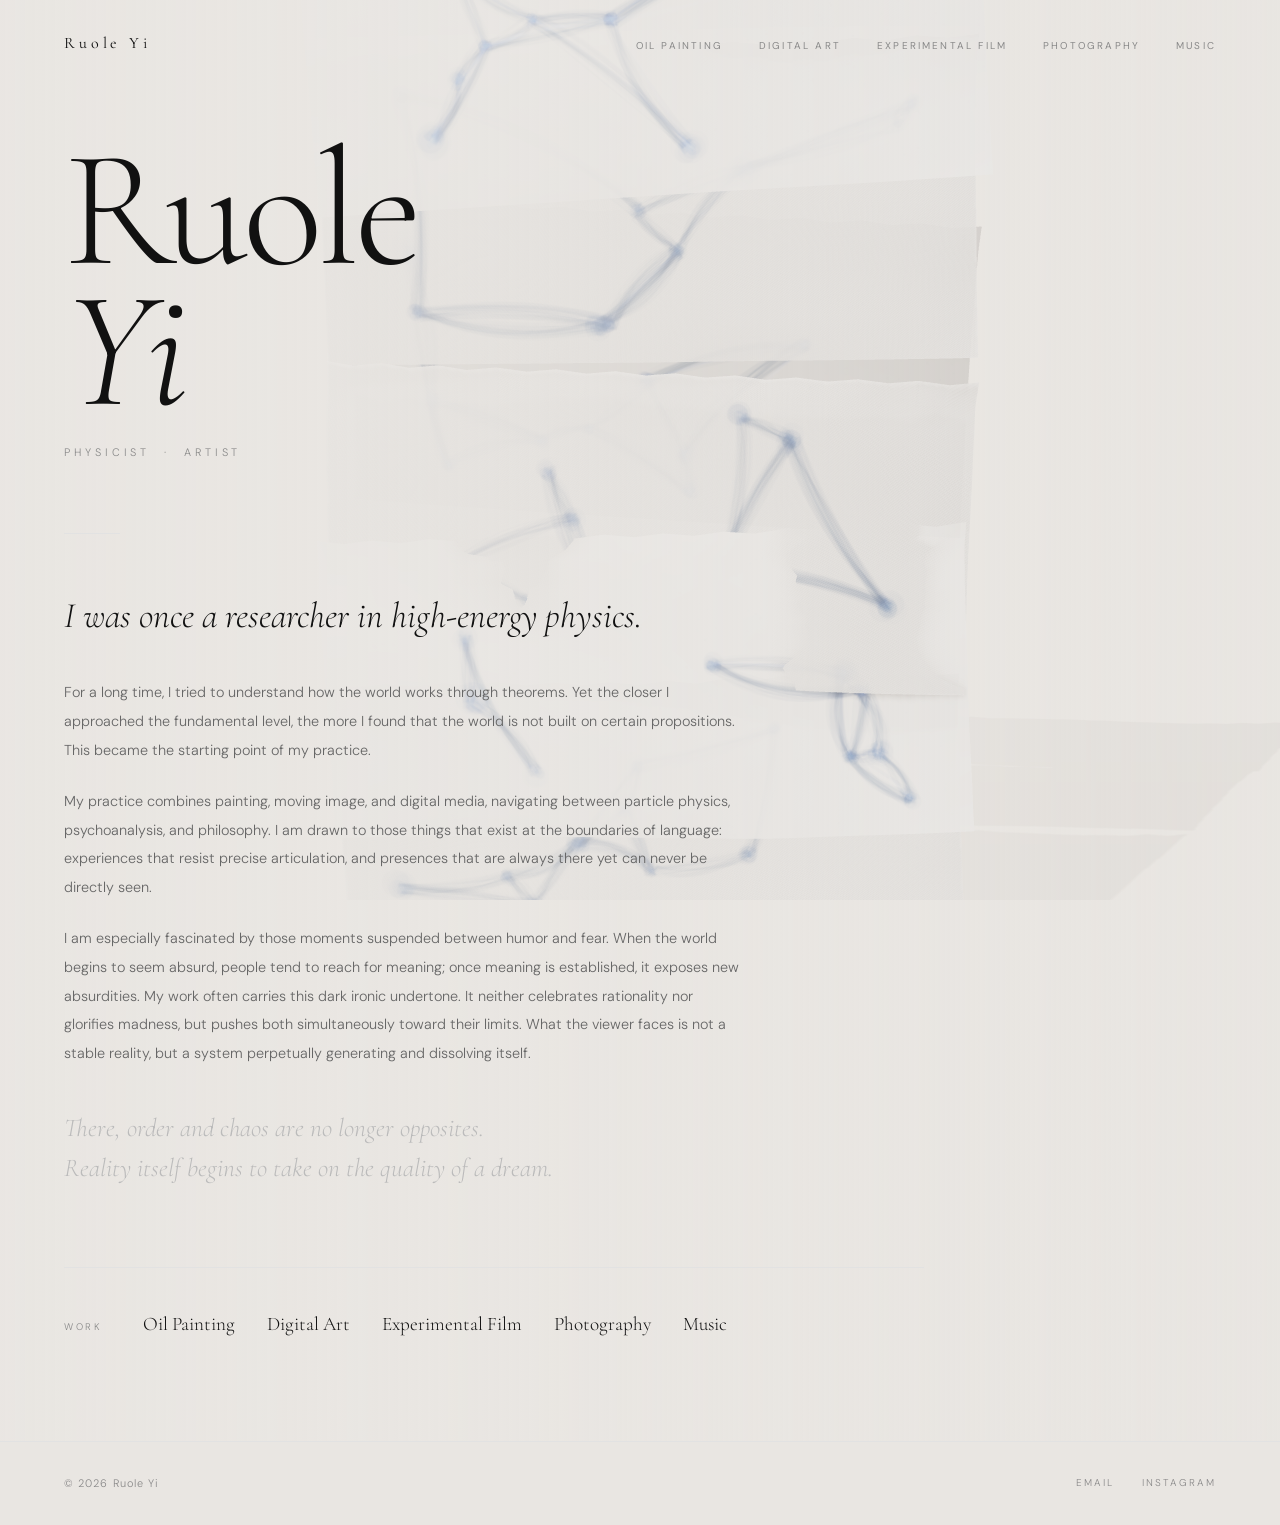
==== commit d72f57e0: "feat: add interactive cloth homepage background" ====
--- a/index.html
+++ b/index.html
@@ -73,6 +73,7 @@
   </style>
 </head>
 <body>
+<div id="app" class="cloth-background" aria-hidden="true"></div>
 
 <nav id="nav">
   <a href="index.html" class="nav-logo">Ruole Yi</a>
@@ -154,5 +155,6 @@
   });
 });
 </script>
+<script type="module" src="cloth-background.js"></script>
 </body>
 </html>
--- a/style.css
+++ b/style.css
@@ -14,7 +14,7 @@
 *, *::before, *::after { margin:0; padding:0; box-sizing:border-box; }
 html { scroll-behavior:smooth; overflow-x:hidden; }
 body {
-  background:var(--bg);
+  background:#e9e6e2;
   color:var(--text);
   font-family:var(--font-b);
   font-weight:300;
@@ -23,6 +23,38 @@
 }
 img { display:block; width:100%; }
 a { color:inherit; text-decoration:none; }
+
+/* ── Interactive cloth background ───────────────────────── */
+.cloth-background {
+  position:fixed;
+  inset:0;
+  z-index:0;
+  overflow:hidden;
+  pointer-events:none;
+}
+.cloth-background canvas {
+  display:block;
+  width:100%;
+  height:100%;
+}
+body > section,
+body > footer {
+  position:relative;
+  z-index:1;
+}
+#hero {
+  background:linear-gradient(
+    90deg,
+    rgba(233,230,226,.88) 0%,
+    rgba(233,230,226,.64) 48%,
+    rgba(233,230,226,.12) 100%
+  );
+}
+footer {
+  background:rgba(233,230,226,.82);
+  backdrop-filter:blur(10px);
+  -webkit-backdrop-filter:blur(10px);
+}
 
 /* ── Nav ────────────────────────────────────────────────── */
 nav {
@@ -34,7 +66,7 @@
 }
 nav.stuck {
   padding:18px 64px;
-  background:rgba(255,255,255,.96);
+  background:rgba(233,230,226,.9);
   backdrop-filter:blur(16px);
   -webkit-backdrop-filter:blur(16px);
   border-bottom-color:var(--faint);
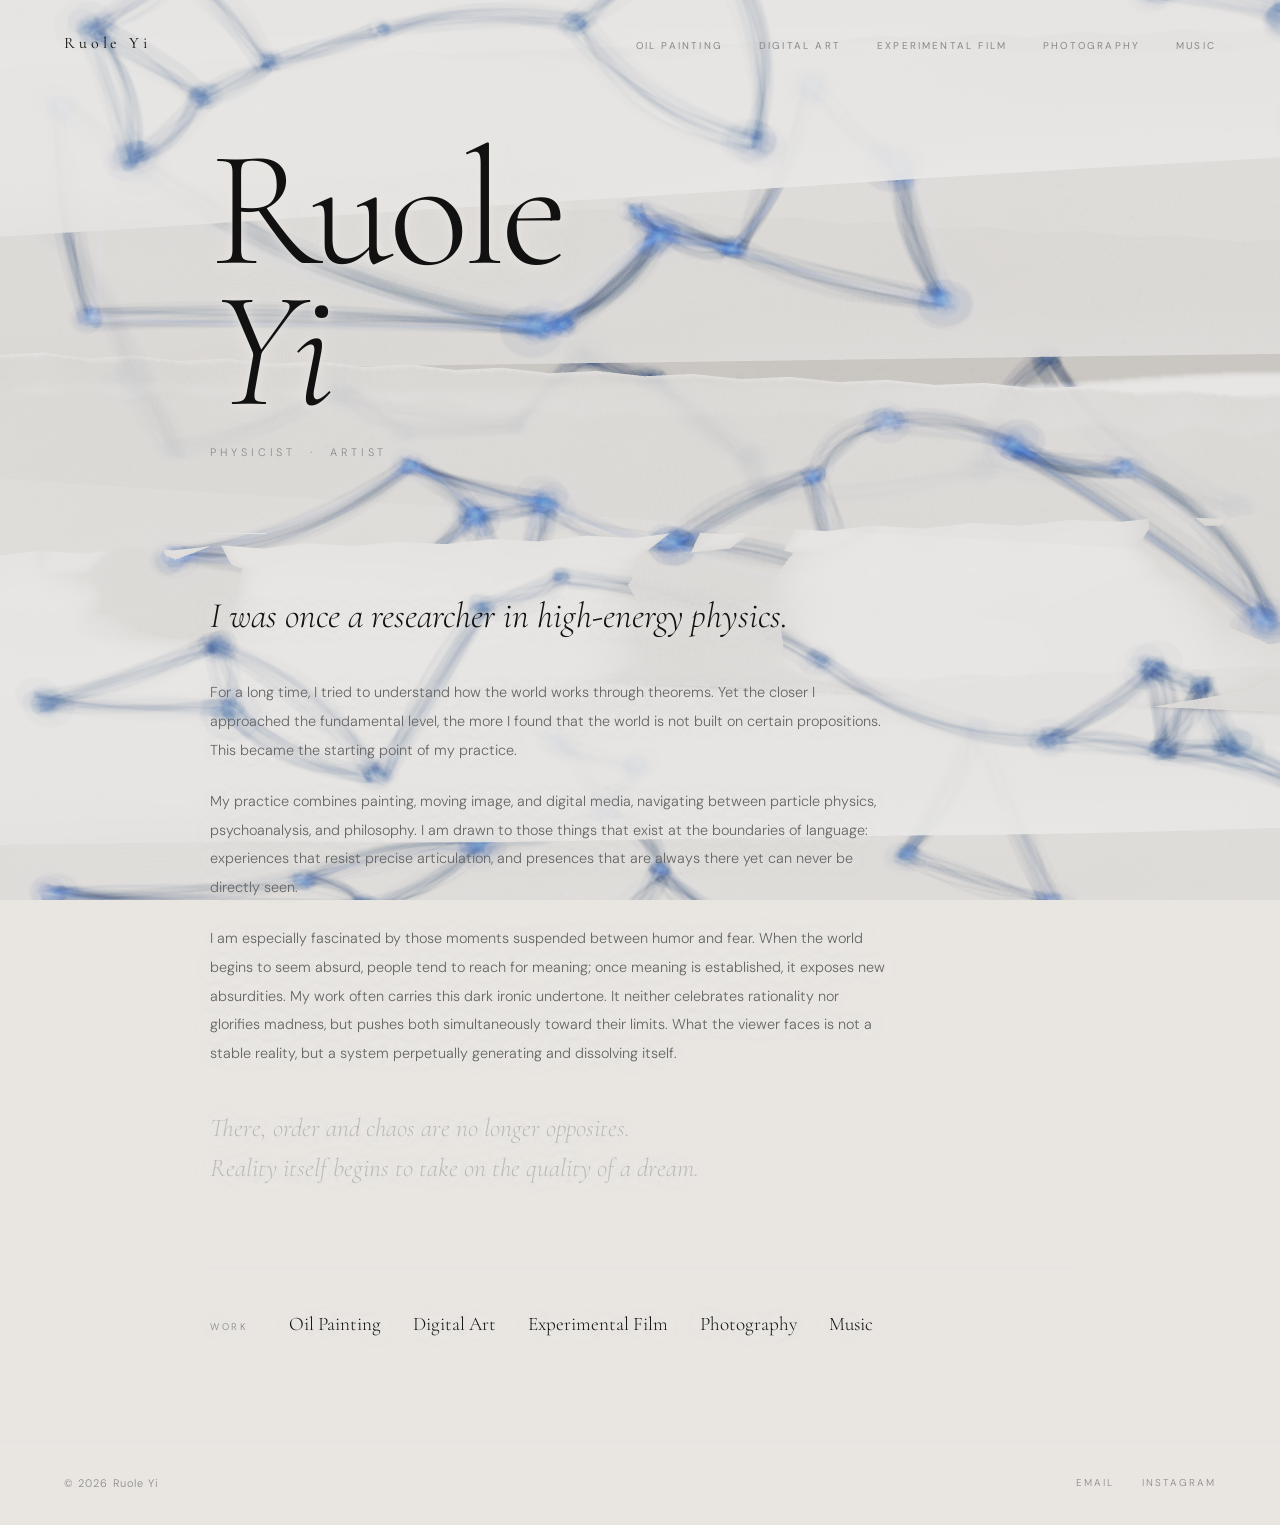
==== commit 4f0c9c56: "Improve page SEO metadata" ====
--- a/index.html
+++ b/index.html
@@ -5,6 +5,7 @@
   <meta name="viewport" content="width=device-width, initial-scale=1.0">
   <title>Ruole Yi</title>
   <meta name="description" content="Ruole Yi — Physicist and artist.">
+  <link rel="canonical" href="https://yiruole.github.io/planet/">
   <link rel="preconnect" href="https://fonts.googleapis.com">
   <link rel="preconnect" href="https://fonts.gstatic.com" crossorigin>
   <link href="https://fonts.googleapis.com/css2?family=Cormorant+Garamond:ital,wght@0,300;0,400;0,500;1,300;1,400;1,500&family=DM+Sans:opsz,wght@9..40,200;9..40,300;9..40,400&display=swap" rel="stylesheet">
--- a/style.css
+++ b/style.css
@@ -43,12 +43,23 @@
   z-index:1;
 }
 #hero {
-  background:linear-gradient(
-    90deg,
-    rgba(233,230,226,.88) 0%,
-    rgba(233,230,226,.64) 48%,
-    rgba(233,230,226,.12) 100%
-  );
+  background:transparent;
+}
+#hero .hero-inner {
+  position:relative;
+  z-index:2;
+  margin-inline:auto;
+  width:100%;
+}
+#hero .hero-name,
+#hero .hero-roles,
+#hero .bio-statement,
+#hero .bio-body,
+#hero .bio-close,
+#hero .section-row {
+  text-shadow:
+    0 1px 10px rgba(233,230,226,.95),
+    0 0 26px rgba(233,230,226,.78);
 }
 footer {
   background:rgba(233,230,226,.82);
